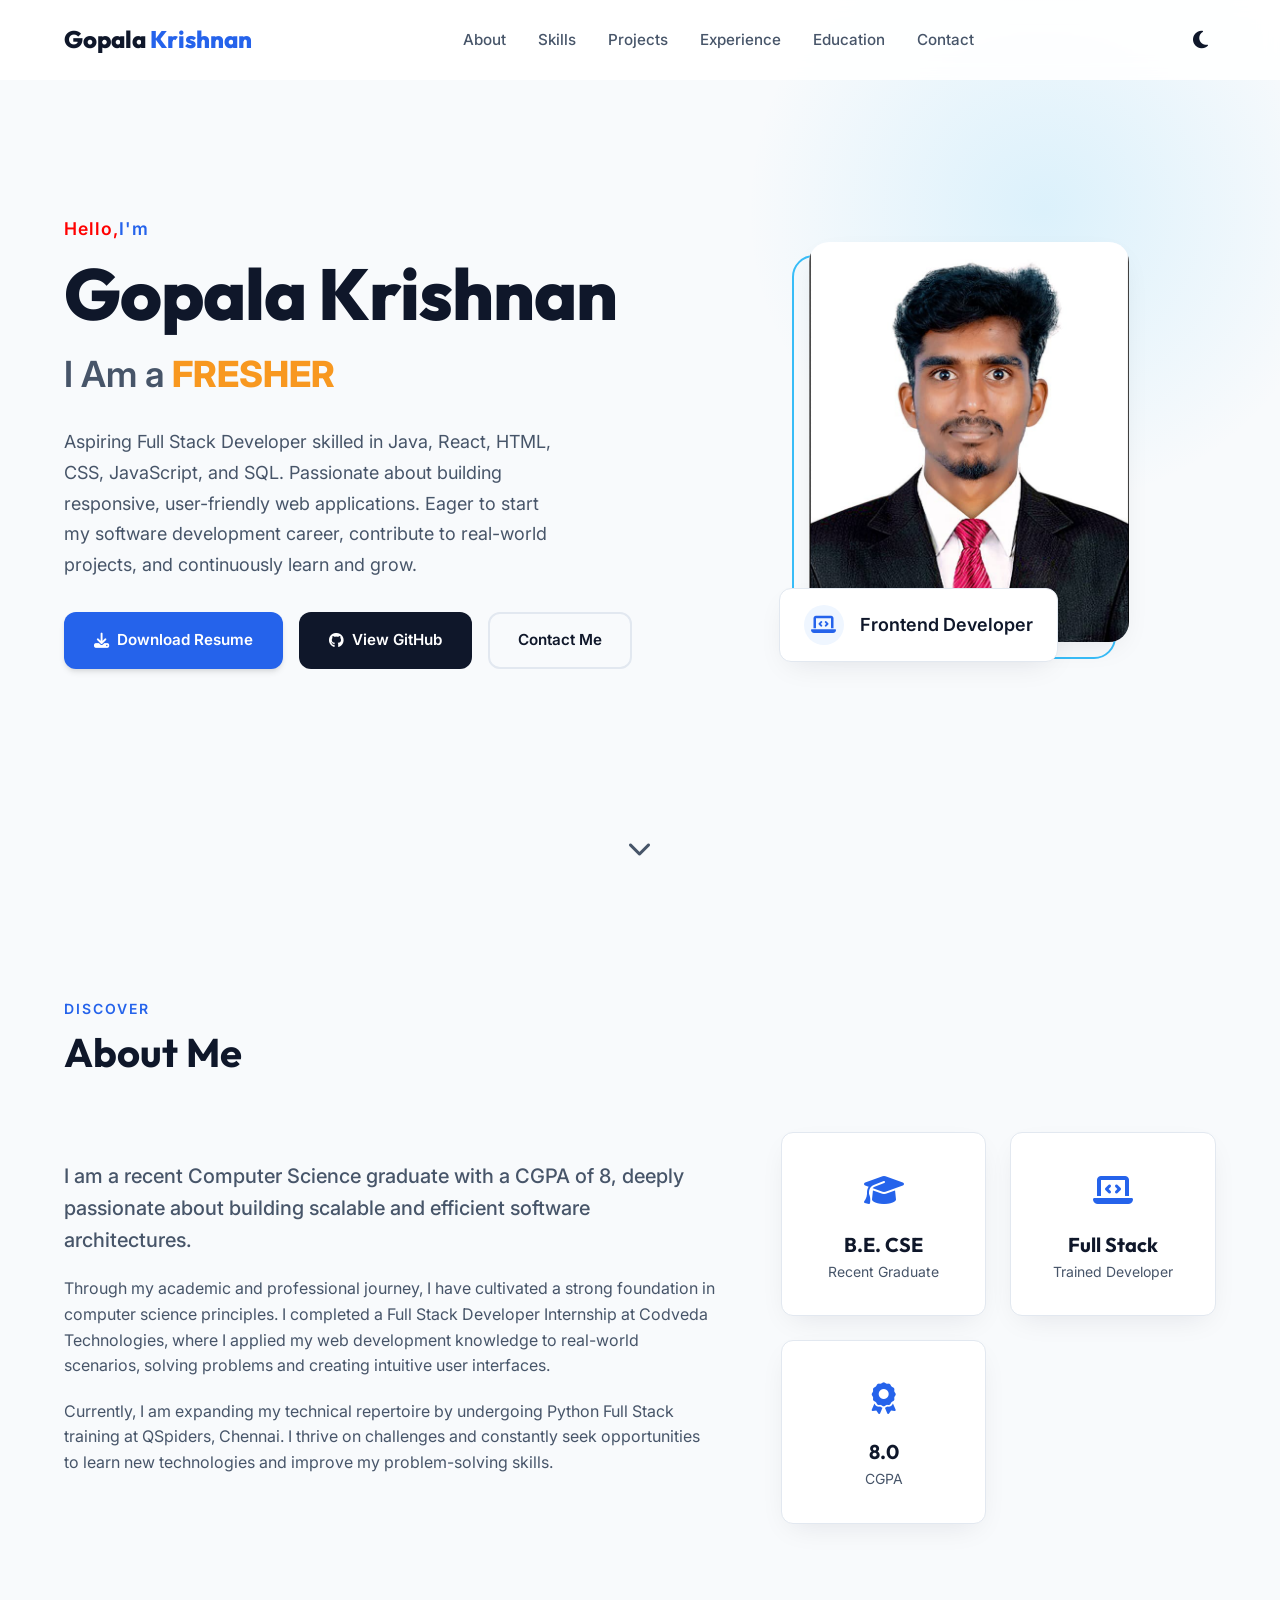
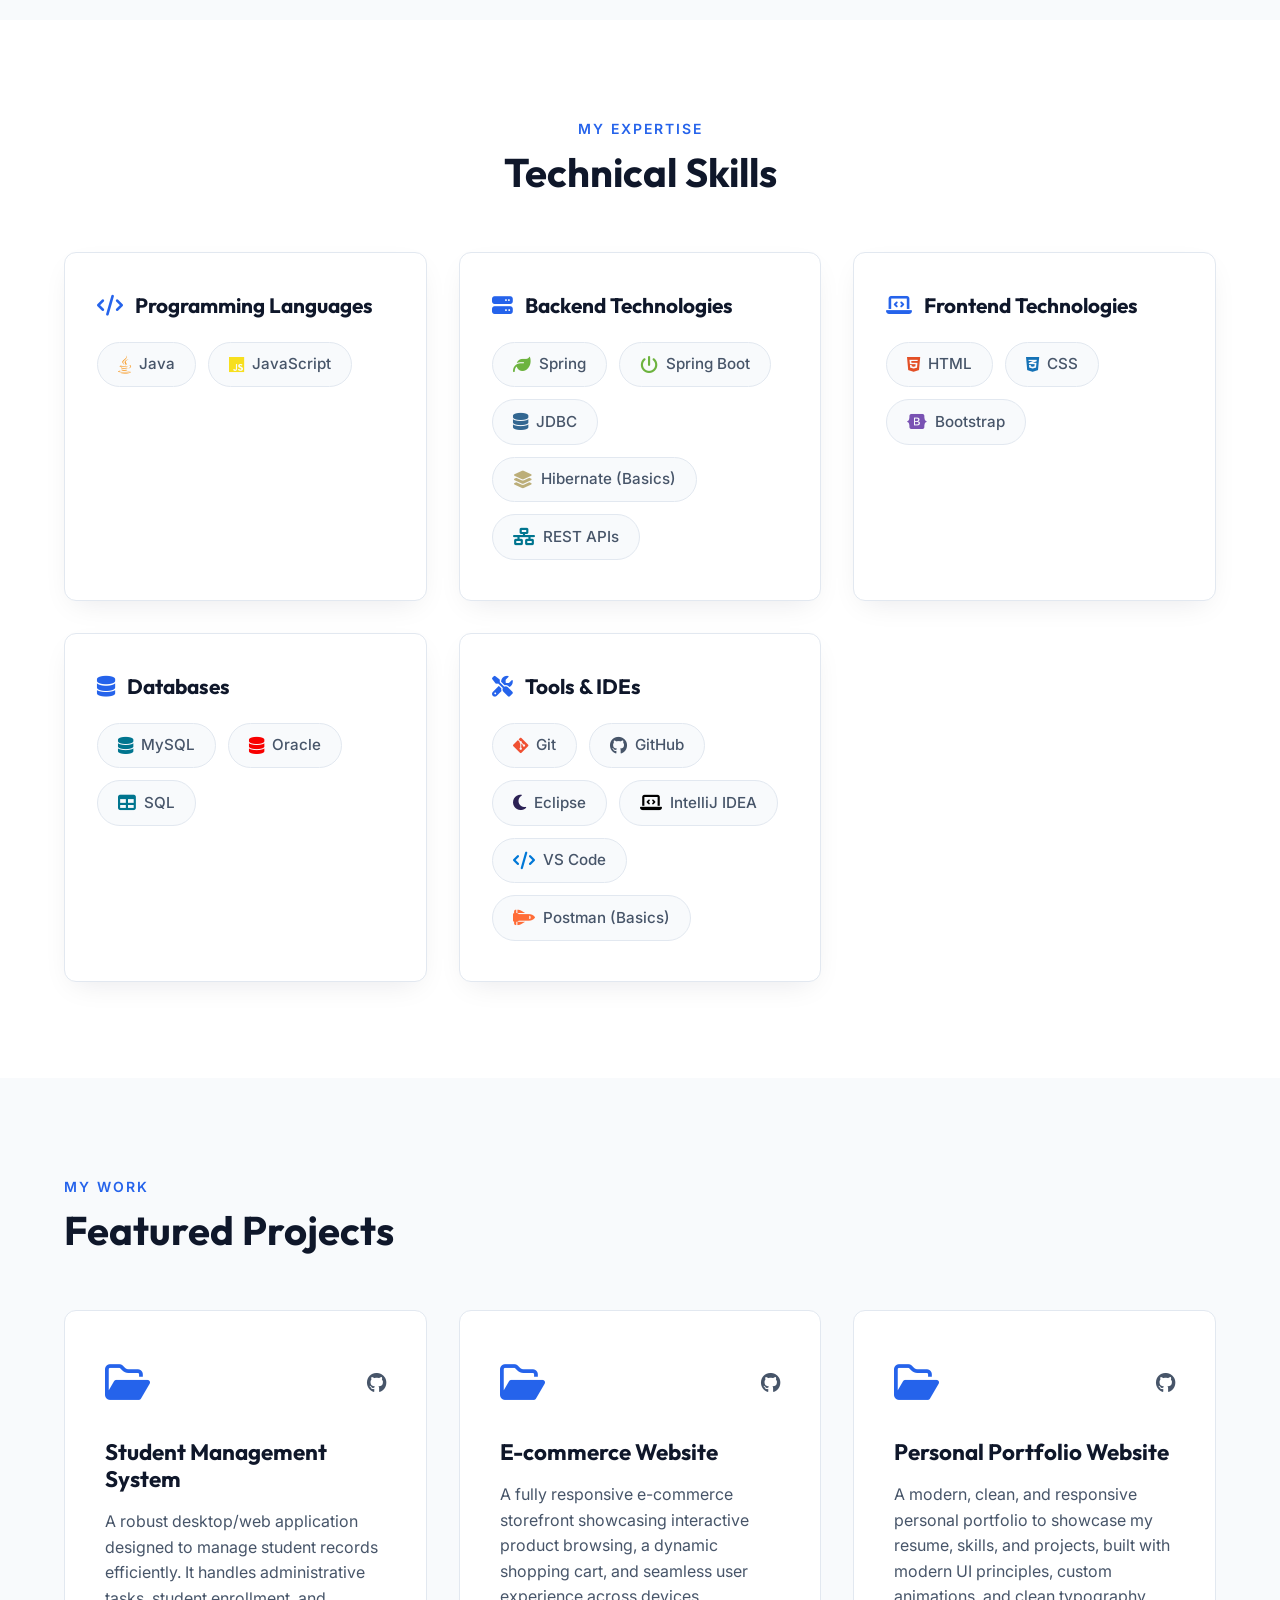
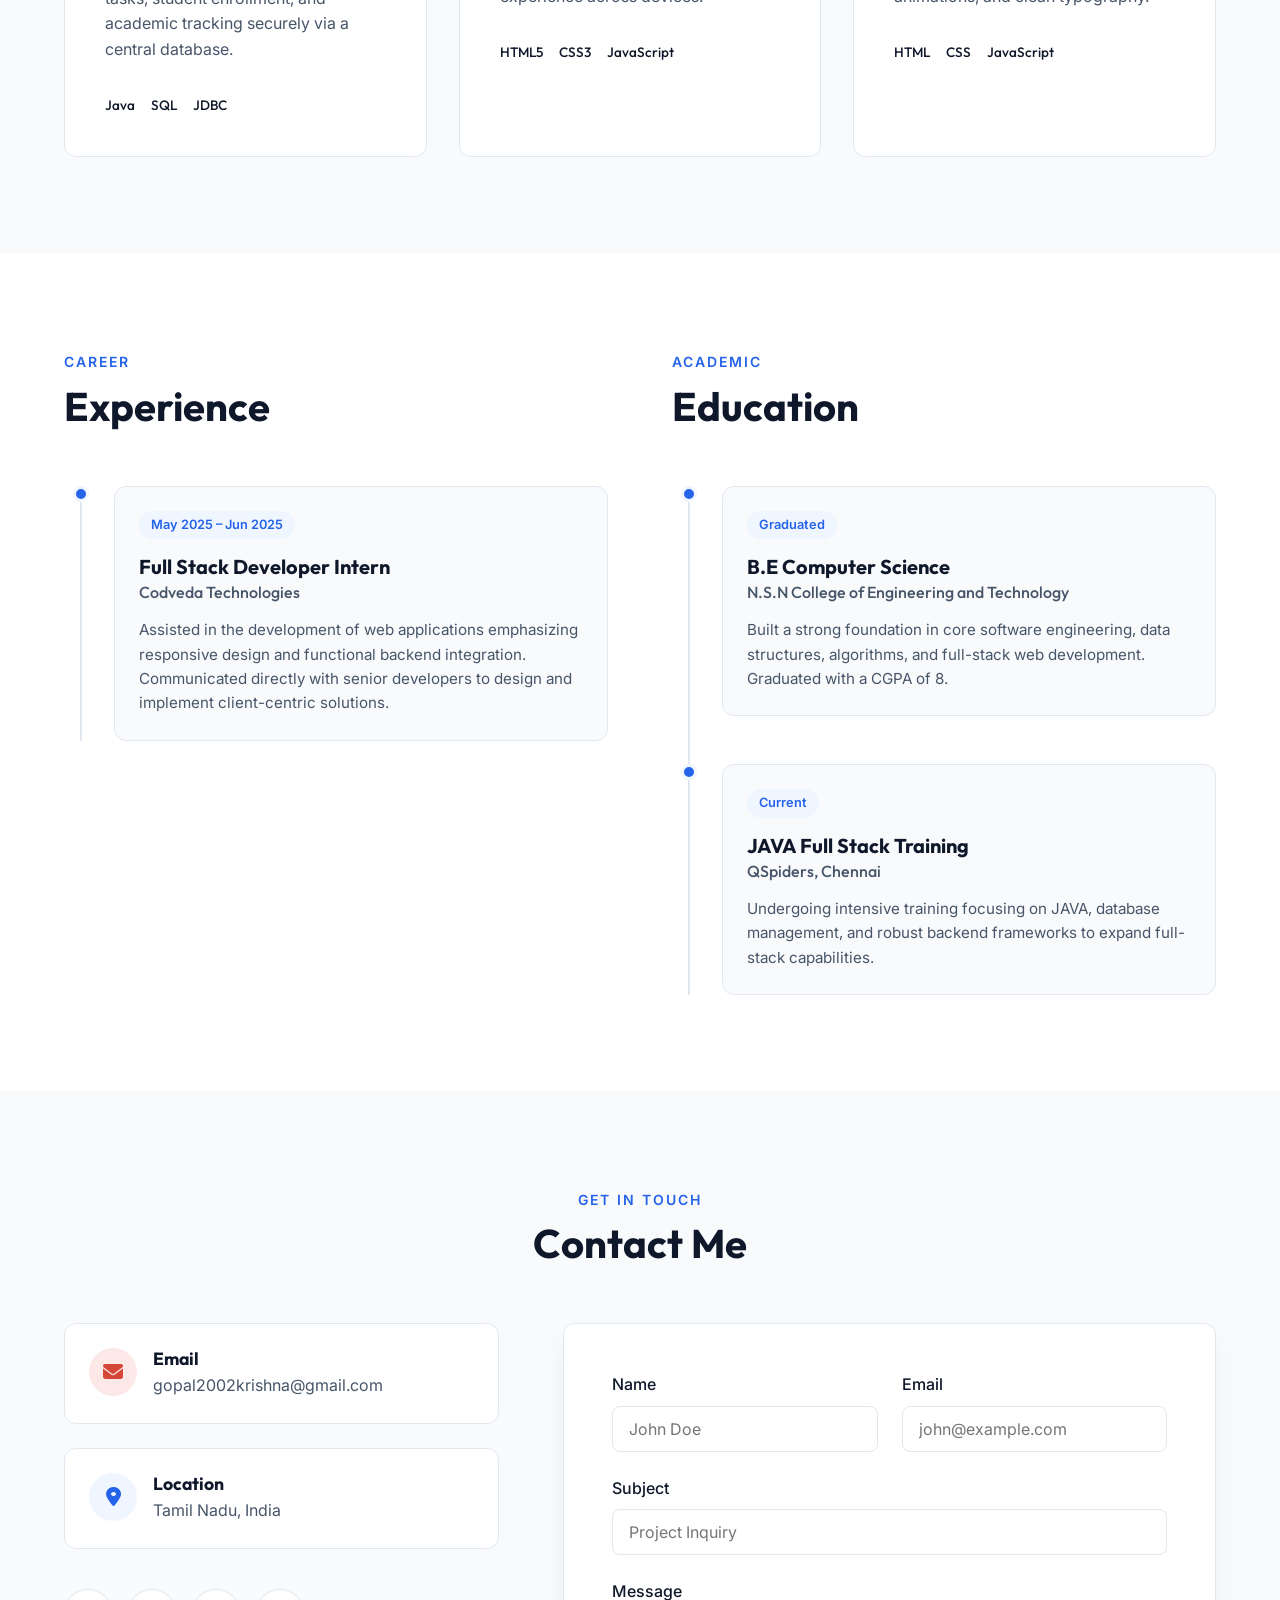
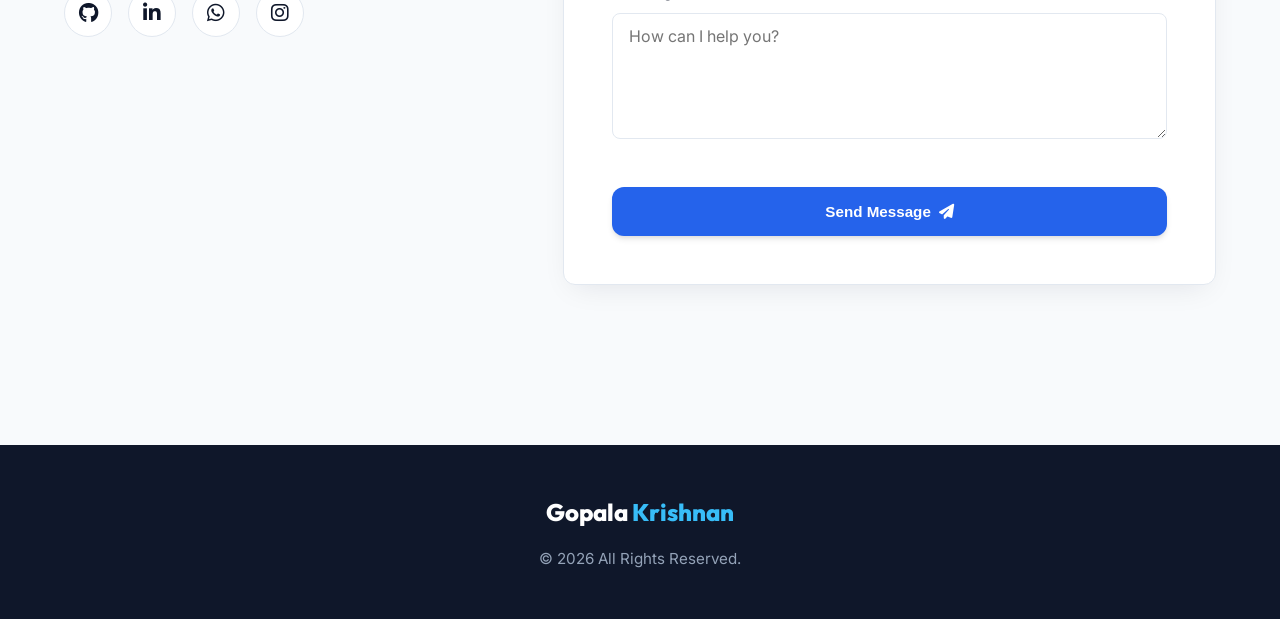
==== index.html @ fde2748c "Initial portfolio setup" ====
<!DOCTYPE html>
<html lang="en">

<head>
    <meta charset="UTF-8">
    <meta name="viewport" content="width=device-width, initial-scale=1.0">
    <meta name="description"
        content="Gopala Krishnan - Java Full Stack Developer Portfolio. Skilled in Java, SQL, HTML, CSS and JavaScript.">
    <title>Gopala Krishnan | Java Full Stack Developer</title>

    <!-- Fonts -->
    <link rel="preconnect" href="https://fonts.googleapis.com">
    <link rel="preconnect" href="https://fonts.gstatic.com" crossorigin>
    <link
        href="https://fonts.googleapis.com/css2?family=Inter:wght@300;400;500;600&family=Outfit:wght@400;600;700;800&display=swap"
        rel="stylesheet">

    <!-- Icons -->
    <link rel="stylesheet" href="https://cdnjs.cloudflare.com/ajax/libs/font-awesome/6.4.0/css/all.min.css">

    <!-- CSS -->
    <link rel="stylesheet" href="styles.css">
</head>

<body>
    <!-- Navbar -->
    <header class="header">
        <nav class="navbar container">
            <a href="#" class="logo">Gopala <span>Krishnan</span></a>
            <ul class="nav-links">
                <li><a href="#about" class="nav-link">About</a></li>
                <li><a href="#skills" class="nav-link">Skills</a></li>
                <li><a href="#projects" class="nav-link">Projects</a></li>
                <li><a href="#experience" class="nav-link">Experience</a></li>
                <li><a href="#education" class="nav-link">Education</a></li>
                <li><a href="#contact" class="nav-link">Contact</a></li>
            </ul>

            <div class="nav-actions">
                <button id="theme-toggle" class="theme-toggle-btn" aria-label="Toggle Theme">
                    <i class="fas fa-moon"></i>
                </button>
                <div class="menu-toggle" id="mobile-menu">
                    <i class="fas fa-bars"></i>
                </div>
            </div>
        </nav>
    </header>

    <main>
        <!-- Hero Section -->
        <section id="hero" class="hero section">
            <div class="container hero-container">
                <div class="hero-content" data-reveal="left">
                    <span class="greeting">Hello, </span><span class="greeting1">I'm</span>
                    <h1 class="hero-title">Gopala Krishnan</h1>
                    <!-- <h2 class=>Java Full Stack Developer</h2> -->
                    <div class="hero-role-wrapper">
                        <span class="role-prefix">I Am a</span>
                        <div class="hero-role">
                            <span class="typed-text">FRESHER</span>
                            <span class="typed-text">CODER</span>
                            <span class="typed-text">DEVELOPER</span>
                            <span class="typed-text">PROGRAMMER</span>
                            <span class="typed-text">DESIGNER</span>
                            <span class="typed-text">FRESHER</span>
                        </div>
                    </div>
                    <p class="hero-tagline">Aspiring Full Stack Developer skilled in Java, React, HTML, CSS, JavaScript,
                        and SQL. Passionate about building responsive, user-friendly web applications.
                        Eager to start my software development career, contribute to real-world projects, and
                        continuously learn and grow.</p>

                    <div class="btn-group">
                        <a href="Gopalakrishnan.v.pdf" target="_blank" class="btn btn-primary btn-ripple">
                            <i class="fas fa-download"></i> Download Resume
                        </a>
                        <a href="https://github.com/Gopalakrishnan2002" target="_blank"
                            class="btn btn-secondary btn-ripple">
                            <i class="fab fa-github"></i> View GitHub
                        </a>
                        <a href="#contact" class="btn btn-outline btn-ripple">Contact Me</a>
                    </div>
                </div>
                <div class="hero-image-wrapper" data-reveal="right">
                    <div class="hero-image-frame">
                        <img src="gopalakrishnannnn_11zon.jpeg" alt="Gopala Krishnan" class="hero-img"
                            onerror="this.src='https://via.placeholder.com/400x400.png?text=Profile+Image'">
                        <div class="experience-badge">
                            <span class="badge-icon"><i id="role-icon" class="fas fa-code"></i></span>
                            <!-- <span class="badge-text">Full Stack<br>Developer</span> -->
                            <span id="role" class="fade-text"></span>
                        </div>
                    </div>
                </div>
            </div>
            <div class="scroll-down">
                <a href="#about"><i class="fas fa-chevron-down"></i></a>
            </div>
        </section>

        <!-- About Section -->
        <section id="about" class="about section">
            <div class="container">
                <div class="section-title-wrap" data-reveal="up">
                    <span class="subtitle">Discover</span>
                    <h2 class="section-title">About Me</h2>
                </div>

                <div class="about-grid">
                    <div class="about-text" data-reveal="left">
                        <p class="lead-text">I am a recent Computer Science graduate with a CGPA of 8, deeply passionate
                            about building scalable and efficient software architectures.</p>
                        <p>Through my academic and professional journey, I have cultivated a strong foundation in
                            computer science principles. I completed a Full Stack Developer Internship at Codveda
                            Technologies, where I applied my web development knowledge to real-world scenarios, solving
                            problems and creating intuitive user interfaces.</p>
                        <p>Currently, I am expanding my technical repertoire by undergoing Python Full Stack training at
                            QSpiders, Chennai. I thrive on challenges and constantly seek opportunities to learn new
                            technologies and improve my problem-solving skills.</p>
                    </div>
                    <div class="about-stats" data-reveal="right">
                        <div class="stat-card">
                            <div class="stat-icon"><i class="fas fa-graduation-cap"></i></div>
                            <h3>B.E. CSE</h3>
                            <p>Recent Graduate</p>
                        </div>
                        <div class="stat-card">
                            <div class="stat-icon"><i class="fas fa-laptop-code"></i></div>
                            <h3>Full Stack</h3>
                            <p>Trained Developer</p>
                        </div>
                        <div class="stat-card">
                            <div class="stat-icon"><i class="fas fa-award"></i></div>
                            <h3>8.0</h3>
                            <p>CGPA</p>
                        </div>
                    </div>
                </div>
            </div>
        </section>

        <!-- Skills Section -->
        <section id="skills" class="skills section bg-light">
            <div class="container">
                <div class="section-title-wrap text-center" data-reveal="up">
                    <span class="subtitle">My Expertise</span>
                    <h2 class="section-title">Technical Skills</h2>
                </div>

                <div class="skills-wrapper" data-reveal="up">
                    <!-- Programming Languages -->
                    <div class="skills-category">
                        <h3 class="category-title"><i class="fas fa-code"></i> Programming Languages</h3>
                        <div class="category-skills">
                            <span class="skill-tag"><i class="fab fa-java java-color"></i> Java</span>
                            <span class="skill-tag"><i class="fab fa-js js-color"></i> JavaScript</span>
                        </div>
                    </div>

                    <!-- Backend Technologies -->
                    <div class="skills-category">
                        <h3 class="category-title"><i class="fas fa-server"></i> Backend Technologies</h3>
                        <div class="category-skills">
                            <span class="skill-tag"><i class="fas fa-leaf" style="color:#6db33f"></i> Spring</span>
                            <span class="skill-tag"><i class="fas fa-power-off" style="color:#6db33f"></i> Spring
                                Boot</span>
                            <span class="skill-tag"><i class="fas fa-database db-color"></i> JDBC</span>
                            <span class="skill-tag"><i class="fas fa-layer-group" style="color:#bcae79"></i> Hibernate
                                (Basics)</span>
                            <span class="skill-tag"><i class="fas fa-network-wired" style="color:#00758F"></i> REST
                                APIs</span>
                        </div>
                    </div>

                    <!-- Frontend Technologies -->
                    <div class="skills-category">
                        <h3 class="category-title"><i class="fas fa-laptop-code"></i> Frontend Technologies</h3>
                        <div class="category-skills">
                            <span class="skill-tag"><i class="fab fa-html5 html-color"></i> HTML</span>
                            <span class="skill-tag"><i class="fab fa-css3-alt css-color"></i> CSS</span>
                            <span class="skill-tag"><i class="fab fa-bootstrap" style="color:#7952b3"></i>
                                Bootstrap</span>
                        </div>
                    </div>

                    <!-- Databases -->
                    <div class="skills-category">
                        <h3 class="category-title"><i class="fas fa-database"></i> Databases</h3>
                        <div class="category-skills">
                            <span class="skill-tag"><i class="fas fa-database sql-color"></i> MySQL</span>
                            <span class="skill-tag"><i class="fas fa-database" style="color:#F80000"></i> Oracle</span>
                            <span class="skill-tag"><i class="fas fa-table sql-color"></i> SQL</span>
                        </div>
                    </div>

                    <!-- Tools & IDEs -->
                    <div class="skills-category">
                        <h3 class="category-title"><i class="fas fa-tools"></i> Tools & IDEs</h3>
                        <div class="category-skills">
                            <span class="skill-tag"><i class="fab fa-git-alt git-color"></i> Git</span>
                            <span class="skill-tag"><i class="fab fa-github"></i> GitHub</span>
                            <span class="skill-tag"><i class="fas fa-moon" style="color:#2c2255"></i> Eclipse</span>
                            <span class="skill-tag"><i class="fas fa-laptop-code" style="color:#000000"></i> IntelliJ
                                IDEA</span>
                            <span class="skill-tag"><i class="fas fa-code" style="color:#0078d7"></i> VS Code</span>
                            <span class="skill-tag"><i class="fas fa-space-shuttle" style="color:#ff6c37"></i> Postman
                                (Basics)</span>
                        </div>
                    </div>
                </div>
            </div>
        </section>

        <!-- Projects Section -->
        <section id="projects" class="projects section">
            <div class="container">
                <div class="section-title-wrap" data-reveal="up">
                    <span class="subtitle">My Work</span>
                    <h2 class="section-title">Featured Projects</h2>
                </div>

                <div class="projects-grid">
                    <!-- Project 1 -->
                    <div class="project-card" data-reveal="up">
                        <div class="project-content">
                            <div class="project-header">
                                <div class="project-folder"><i class="far fa-folder-open"></i></div>
                                <div class="project-links">
                                    <a href="#" aria-label="GitHub Link"><i class="fab fa-github"></i></a>
                                </div>
                            </div>
                            <h3 class="project-title">Student Management System</h3>
                            <p class="project-desc">A robust desktop/web application designed to manage student records
                                efficiently. It handles administrative tasks, student enrollment, and academic tracking
                                securely via a central database.</p>
                            <div class="project-tech">
                                <span>Java</span>
                                <span>SQL</span>
                                <span>JDBC</span>
                            </div>
                        </div>
                    </div>

                    <!-- Project 2 -->
                    <div class="project-card" data-reveal="up" style="transition-delay: 100ms;">
                        <div class="project-content">
                            <div class="project-header">
                                <div class="project-folder"><i class="far fa-folder-open"></i></div>
                                <div class="project-links">
                                    <a href="#" aria-label="GitHub Link"><i class="fab fa-github"></i></a>
                                </div>
                            </div>
                            <h3 class="project-title">E-commerce Website</h3>
                            <p class="project-desc">A fully responsive e-commerce storefront showcasing interactive
                                product browsing, a dynamic shopping cart, and seamless user experience across devices.
                            </p>
                            <div class="project-tech">
                                <span>HTML5</span>
                                <span>CSS3</span>
                                <span>JavaScript</span>
                            </div>
                        </div>
                    </div>

                    <!-- Project 3 -->
                    <div class="project-card" data-reveal="up" style="transition-delay: 200ms;">
                        <div class="project-content">
                            <div class="project-header">
                                <div class="project-folder"><i class="far fa-folder-open"></i></div>
                                <div class="project-links">
                                    <a href="#" aria-label="GitHub Link"><i class="fab fa-github"></i></a>
                                </div>
                            </div>
                            <h3 class="project-title">Personal Portfolio Website</h3>
                            <p class="project-desc">A modern, clean, and responsive personal portfolio to showcase my
                                resume, skills, and projects, built with modern UI principles, custom animations, and
                                clean typography.</p>
                            <div class="project-tech">
                                <span>HTML</span>
                                <span>CSS</span>
                                <span>JavaScript</span>
                            </div>
                        </div>
                    </div>
                </div>
            </div>
        </section>

        <!-- Experience & Education Section -->
        <section id="resume-section" class="bg-light section">
            <div class="container dual-col-grid">
                <!-- Experience -->
                <div class="timeline-container" id="experience" data-reveal="left">
                    <div class="section-title-wrap">
                        <span class="subtitle">Career</span>
                        <h2 class="section-title">Experience</h2>
                    </div>

                    <div class="timeline">
                        <div class="timeline-item">
                            <div class="timeline-dot"></div>
                            <div class="timeline-content">
                                <span class="timeline-date">May 2025 – Jun 2025</span>
                                <h3 class="timeline-title">Full Stack Developer Intern</h3>
                                <h4 class="timeline-subtitle">Codveda Technologies</h4>
                                <p class="timeline-desc">Assisted in the development of web applications emphasizing
                                    responsive design and functional backend integration. Communicated directly with
                                    senior developers to design and implement client-centric solutions.</p>
                            </div>
                        </div>
                    </div>
                </div>

                <!-- Education -->
                <div class="timeline-container" id="education" data-reveal="right">
                    <div class="section-title-wrap">
                        <span class="subtitle">Academic</span>
                        <h2 class="section-title">Education</h2>
                    </div>

                    <div class="timeline">
                        <div class="timeline-item">
                            <div class="timeline-dot"></div>
                            <div class="timeline-content">
                                <span class="timeline-date">Graduated</span>
                                <h3 class="timeline-title">B.E Computer Science</h3>
                                <h4 class="timeline-subtitle">N.S.N College of Engineering and Technology</h4>
                                <p class="timeline-desc">Built a strong foundation in core software engineering, data
                                    structures, algorithms, and full-stack web development. Graduated with a CGPA of 8.
                                </p>
                            </div>
                        </div>
                        <div class="timeline-item">
                            <div class="timeline-dot"></div>
                            <div class="timeline-content">
                                <span class="timeline-date">Current</span>
                                <h3 class="timeline-title">JAVA Full Stack Training</h3>
                                <h4 class="timeline-subtitle">QSpiders, Chennai</h4>
                                <p class="timeline-desc">Undergoing intensive training focusing on JAVA, database
                                    management, and robust backend frameworks to expand full-stack capabilities.</p>
                            </div>
                        </div>
                    </div>
                </div>
            </div>
        </section>

        <!-- Contact Section -->
        <section id="contact" class="contact section">
            <div class="container">
                <div class="section-title-wrap text-center" data-reveal="up">
                    <span class="subtitle">Get In Touch</span>
                    <h2 class="section-title">Contact Me</h2>
                </div>

                <div class="contact-wrapper">
                    <div class="contact-info" data-reveal="left">
                        <div class="contact-card">
                            <div class="contact-icon email-icon"><i class="fas fa-envelope"></i></div>
                            <div class="contact-details">
                                <h3>Email</h3>
                                <a href="mailto:gopal2002krishna@gmail.com">gopal2002krishna@gmail.com</a>
                            </div>
                        </div>
                        <div class="contact-card">
                            <div class="contact-icon"><i class="fas fa-map-marker-alt"></i></div>
                            <div class="contact-details">
                                <h3>Location</h3>
                                <p>Tamil Nadu, India</p>
                            </div>
                        </div>
                        <div class="contact-social">
                            <a href="https://github.com/Gopalakrishnan2002" target="_blank" class="social-btn github"><i
                                    class="fab fa-github"></i></a>
                            <a href="https://www.linkedin.com/in/gopalakrishnan02/" target="_blank"
                                class="social-btn linkedin"><i class="fab fa-linkedin-in"></i></a>
                            <a href="https://wa.me/919626827331" target="_blank" class="social-btn whatsapp"><i
                                    class="fab fa-whatsapp"></i></a>
                            <a href="https://www.instagram.com/" target="_blank" class="social-btn instagram"><i
                                    class="fab fa-instagram"></i></a>
                        </div>
                    </div>

                    <div class="contact-form-container" data-reveal="right">
                        <form id="contactForm" class="contact-form">
                            <div class="form-row">
                                <div class="form-group">
                                    <label for="name">Name</label>
                                    <input type="text" id="name" placeholder="John Doe" required>
                                </div>
                                <div class="form-group">
                                    <label for="email">Email</label>
                                    <input type="email" id="email" placeholder="john@example.com" required>
                                </div>
                            </div>
                            <div class="form-group">
                                <label for="subject">Subject</label>
                                <input type="text" id="subject" placeholder="Project Inquiry" required>
                            </div>
                            <div class="form-group">
                                <label for="message">Message</label>
                                <textarea id="message" rows="5" placeholder="How can I help you?" required></textarea>
                            </div>
                            <button type="submit" class="btn btn-primary submit-btn">
                                Send Message <i class="fas fa-paper-plane"></i>
                            </button>
                        </form>
                    </div>
                </div>
            </div>
        </section>
    </main>

    <footer class="footer">
        <div class="container footer-container">
            <div class="footer-logo">
                <a href="#" class="logo">Gopala <span>Krishnan</span></a>
            </div>
            <p class="copyright">&copy; <span id="year"></span> All Rights Reserved.</p>
        </div>
    </footer>

    <script src="script.js"></script>
</body>

</html>
---- styles.css ----
:root {
    /* Color Palette */
    --primary: #2563EB;
    --primary-dark: #1D4ED8;
    --primary-light: #eff6ff;

    --secondary: #0F172A;
    --secondary-light: #1E293B;

    --accent: #38BDF8;

    --background: #F8FAFC;
    --surface: #FFFFFF;

    --text-main: #0F172A;
    --text-muted: #475569;
    --text-light: #94A3B8;

    --border: #E2E8F0;

    /* Variables */
    --transition: all 0.3s cubic-bezier(0.4, 0, 0.2, 1);
    --border-radius: 12px;
    --box-shadow: 0 10px 30px -10px rgba(15, 23, 42, 0.1);
    --box-shadow-hover: 0 20px 40px -15px rgba(37, 99, 235, 0.2);
}

[data-theme="dark"] {
    --primary-light: #1E293B;
    --secondary: #F8FAFC;
    --secondary-light: #E2E8F0;
    --background: #020617;
    /* Very Dark Navy */
    --surface: #0F172A;
    /* Slate 900 */
    --text-main: #F1F5F9;
    --text-muted: #94A3B8;
    --text-light: #64748B;
    --border: #1E293B;
    --box-shadow: 0 10px 30px -10px rgba(0, 0, 0, 0.5);
}

.nav-actions {
    display: flex;
    align-items: center;
    gap: 1.5rem;
    order: 2;
}

.theme-toggle-btn {
    background: none;
    border: none;
    cursor: pointer;
    font-size: 1.25rem;
    color: var(--secondary);
    transition: var(--transition);
    padding: 0.5rem;
    display: flex;
    align-items: center;
    justify-content: center;
}

.theme-toggle-btn:hover {
    color: var(--primary);
    transform: rotate(15deg);
}

[data-theme="dark"] .header {
    background-color: rgba(15, 23, 42, 0.9);
}

[data-theme="dark"] .bg-light {
    background-color: var(--surface);
}

[data-theme="dark"] .timeline-content {
    background-color: var(--background);
}

[data-theme="dark"] .card,
[data-theme="dark"] .project-card,
[data-theme="dark"] .skills-category,
[data-theme="dark"] .contact-card,
[data-theme="dark"] .contact-form-container {
    background-color: var(--surface);
    border-color: var(--border);
}

* {
    margin: 0;
    padding: 0;
    box-sizing: border-box;
}

html {
    scroll-behavior: smooth;
    scroll-padding-top: 80px;
}

body {
    font-family: 'Inter', sans-serif;
    background-color: var(--background);
    color: var(--text-main);
    line-height: 1.6;
    overflow-x: hidden;
}

h1,
h2,
h3,
h4,
h5,
h6 {
    font-family: 'Outfit', sans-serif;
    color: var(--secondary);
    line-height: 1.2;
}

a {
    text-decoration: none;
    color: inherit;
    transition: var(--transition);
}

ul {
    list-style: none;
}

.container {
    max-width: 1200px;
    margin: 0 auto;
    padding: 0 1.5rem;
    width: 100%;
}

.section {
    padding: 6rem 0;
}

.bg-light {
    background-color: var(--surface);
}

.text-center {
    text-align: center;
}

/* Typography styles */
.section-title-wrap {
    margin-bottom: 3.5rem;
}

.subtitle {
    display: inline-block;
    color: var(--primary);
    font-size: 0.875rem;
    font-weight: 600;
    text-transform: uppercase;
    letter-spacing: 2px;
    margin-bottom: 0.5rem;
}

.section-title {
    font-size: clamp(2rem, 5vw, 2.5rem);
    font-weight: 700;
}

/* Header & Nav */
.header {
    position: fixed;
    top: 0;
    left: 0;
    width: 100%;
    height: 80px;
    background-color: rgba(255, 255, 255, 0.9);
    backdrop-filter: blur(10px);
    border-bottom: 1px solid transparent;
    z-index: 1000;
    transition: var(--transition);
}

.header.scrolled {
    border-bottom: 1px solid var(--border);
    box-shadow: 0 4px 6px -1px rgba(0, 0, 0, 0.05);
}

.navbar {
    display: flex;
    justify-content: space-between;
    align-items: center;
    height: 100%;
}

.logo {
    font-family: 'Outfit', sans-serif;
    font-size: 1.5rem;
    font-weight: 800;
    color: var(--secondary);
}

.logo span {
    color: var(--primary);
}

.nav-links {
    display: flex;
    gap: 2rem;
}

.nav-link {
    font-size: 0.95rem;
    font-weight: 500;
    color: var(--text-muted);
    position: relative;
}

.nav-link::after {
    content: '';
    position: absolute;
    width: 0;
    height: 2px;
    bottom: -4px;
    left: 0;
    background-color: var(--primary);
    transition: var(--transition);
}

.nav-link:hover,
.nav-link.active {
    color: var(--primary);
}

.nav-link:hover::after,
.nav-link.active::after {
    width: 100%;
}

.menu-toggle {
    display: none;
    font-size: 1.5rem;
    color: var(--secondary);
    cursor: pointer;
}

/* Buttons */
.btn-group {
    display: flex;
    flex-wrap: wrap;
    gap: 1rem;
    margin-top: 2rem;
}

.btn {
    display: inline-flex;
    align-items: center;
    justify-content: center;
    gap: 0.5rem;
    padding: 0.875rem 1.75rem;
    border-radius: var(--border-radius);
    font-weight: 600;
    font-size: 0.95rem;
    cursor: pointer;
    transition: var(--transition);
    border: 2px solid transparent;
}

.btn-primary {
    background-color: var(--primary);
    color: white;
    box-shadow: 0 4px 6px -1px rgba(0, 0, 0, 0.1), 0 2px 4px -1px rgba(0, 0, 0, 0.06);
}

.btn-primary:hover {
    background-color: var(--primary-dark);
    transform: translateY(-2px);
    box-shadow: 0 10px 15px -3px rgba(37, 99, 235, 0.4);
    color: white;
}

.btn-secondary {
    background-color: var(--secondary);
    color: white;
}

.btn-secondary:hover {
    background-color: var(--secondary-light);
    transform: translateY(-2px);
    box-shadow: 0 10px 15px -3px rgba(15, 23, 42, 0.4);
    color: white;
}

.btn-outline {
    background-color: transparent;
    border: 2px solid var(--border);
    color: var(--secondary);
}

.btn-outline:hover {
    border-color: var(--primary);
    color: var(--primary);
    transform: translateY(-2px);
    box-shadow: 0 10px 15px -3px rgba(37, 99, 235, 0.1);
}

.btn-ripple {
    position: relative;
    overflow: hidden;
}

.btn-ripple:active::after {
    content: "";
    position: absolute;
    width: 20px;
    height: 20px;
    top: 50%;
    left: 50%;
    background: rgba(255, 255, 255, 0.4);
    border-radius: 50%;
    transform: translate(-50%, -50%) scale(0);
    animation: ripple 0.6s linear;
}

@keyframes ripple {
    to {
        transform: translate(-50%, -50%) scale(20);
        opacity: 0;
    }
}

/* Hero Section */
.hero {
    min-height: 100vh;
    display: flex;
    align-items: center;
    padding-top: 80px;
    position: relative;
    overflow: hidden;
}

.hero::before {
    content: '';
    position: absolute;
    top: -10%;
    right: -5%;
    width: 600px;
    height: 600px;
    background: radial-gradient(circle, rgba(56, 189, 248, 0.15) 0%, transparent 70%);
    border-radius: 50%;
    z-index: 0;
}

.hero-container {
    display: grid;
    grid-template-columns: 1.2fr 1fr;
    align-items: center;
    gap: 4rem;
    position: relative;
    z-index: 1;
}

.greeting {
    display: inline-block;
    font-weight: 600;
    color: red;
    font-size: 1.1rem;
    margin-bottom: 0.5rem;
    letter-spacing: 1px;
}

.greeting1 {
    display: inline-block;
    font-weight: 600;
    color: var(--primary);
    font-size: 1.1rem;
    margin-bottom: 0.5rem;
    letter-spacing: 1px;
}

.hero-title {
    font-size: clamp(3rem, 7vw, 4.5rem);
    font-weight: 800;
    letter-spacing: -1px;
    margin-bottom: 0.5rem;
    color: var(--secondary);
}

.hero-role-wrapper {
    display: flex;
    align-items: center;
    flex-wrap: wrap;
    gap: 0.5rem;
    font-size: clamp(1.5rem, 3vw, 2.25rem);
    font-weight: 600;
    margin-bottom: 1.5rem;
    color: var(--text-muted);
}

.hero-role {
    position: relative;
    display: inline-block;
    height: 1.25em;
    /* Constrain height */
    vertical-align: bottom;
    overflow: hidden;
}

.hero-role .typed-text {
    display: block;
    animation: animatewords 10s infinite cubic-bezier(0.4, 0, 0.2, 0);
    line-height: 1.25em;
    font-weight: 800;
}

/* Different colors for each role */
.hero-role .typed-text:nth-child(1) {
    color: #f89820;
}

/* Orange */
.hero-role .typed-text:nth-child(2) {
    color: #38BDF8;
}

/* Accent / Light Blue */
.hero-role .typed-text:nth-child(3) {
    color: #6db33f;
}

/* Green */
.hero-role .typed-text:nth-child(4) {
    color: #8b5cf6;
}

/* Purple */
.hero-role .typed-text:nth-child(5) {
    color: #f43f5e;
}

/* Rose Red */
.hero-role .typed-text:nth-child(6) {
    color: #f89820;
}

/* Duplicated First */

@keyframes animatewords {

    0%,
    15% {
        transform: translateY(0%);
    }

    20%,
    35% {
        transform: translateY(-100%);
    }

    40%,
    55% {
        transform: translateY(-200%);
    }

    60%,
    75% {
        transform: translateY(-300%);
    }

    80%,
    95% {
        transform: translateY(-400%);
    }

    100% {
        transform: translateY(-500%);
    }
}

.hero-tagline {
    font-size: 1.125rem;
    color: var(--text-muted);
    max-width: 500px;
    line-height: 1.7;
}

.hero-image-wrapper {
    position: relative;
    display: flex;
    justify-content: center;
}

.hero-image-frame {
    position: relative;
    width: 320px;
    height: 400px;
    border-radius: 20px;
    background-color: var(--primary-light);
}

.hero-image-frame::after {
    content: '';
    position: absolute;
    inset: -2px;
    border: 2px solid var(--accent);
    border-radius: 22px;
    transform: translate(-15px, 15px);
    z-index: -1;
    transition: var(--transition);
}

.hero-image-frame:hover::after {
    transform: translate(0, 0);
}

.hero-img {
    width: 100%;
    height: 100%;
    object-fit: cover;
    border-radius: 20px;
    position: relative;
    z-index: 1;
    box-shadow: var(--box-shadow);
}

.experience-badge {
    position: absolute;
    bottom: -20px;
    left: -30px;
    background: var(--surface);
    padding: 1rem 1.5rem;
    border-radius: var(--border-radius);
    box-shadow: var(--box-shadow);
    display: flex;
    align-items: center;
    gap: 1rem;
    z-index: 2;
    border: 1px solid var(--border);
    animation: float 3s ease-in-out infinite;
}

.badge-icon {
    width: 40px;
    height: 40px;
    background: var(--primary-light);
    color: var(--primary);
    border-radius: 50%;
    display: flex;
    align-items: center;
    justify-content: center;
    font-size: 1.25rem;
}

.badge-text {
    font-weight: 600;
    font-size: 0.9rem;
    line-height: 1.3;
    color: var(--secondary);
}

.fade-text {
    font-size: 18px;
    font-weight: 600;
    transition: opacity 0.5s;
}

#role-icon {
    transition: opacity 0.5s;
}

@keyframes float {
    0% {
        transform: translateY(0px);
    }

    50% {
        transform: translateY(-10px);
    }

    100% {
        transform: translateY(0px);
    }
}

.scroll-down {
    position: absolute;
    bottom: 2rem;
    left: 50%;
    transform: translateX(-50%);
    animation: bounce 2s infinite;
}

.scroll-down a {
    color: var(--text-muted);
    font-size: 1.5rem;
}

@keyframes bounce {

    0%,
    20%,
    50%,
    80%,
    100% {
        transform: translateY(0);
    }

    40% {
        transform: translateY(-10px);
    }

    60% {
        transform: translateY(-5px);
    }
}

/* About Section */
.about-grid {
    display: grid;
    grid-template-columns: 1.5fr 1fr;
    gap: 4rem;
    align-items: center;
}

.lead-text {
    font-size: 1.25rem;
    color: var(--secondary);
    font-weight: 500;
    margin-bottom: 1.5rem;
}

.about-text p {
    color: var(--text-muted);
    margin-bottom: 1.25rem;
}

.about-stats {
    display: grid;
    grid-template-columns: repeat(2, 1fr);
    gap: 1.5rem;
}

.stat-card {
    background: var(--surface);
    padding: 2rem 1.5rem;
    border-radius: var(--border-radius);
    box-shadow: var(--box-shadow);
    text-align: center;
    border: 1px solid var(--border);
    transition: var(--transition);
}

.stat-card:hover {
    transform: translateY(-5px);
    box-shadow: var(--box-shadow-hover);
    border-color: var(--primary);
}

.stat-icon {
    font-size: 2rem;
    color: var(--primary);
    margin-bottom: 1rem;
}

.stat-card h3 {
    font-size: 1.25rem;
    margin-bottom: 0.25rem;
}

.stat-card p {
    font-size: 0.875rem;
    color: var(--text-muted);
}

/* Skills Section */
.skills-wrapper {
    display: grid;
    grid-template-columns: repeat(auto-fit, minmax(320px, 1fr));
    gap: 2rem;
    max-width: 1200px;
    margin: 0 auto;
}

.skills-category {
    background: var(--surface);
    padding: 2.5rem 2rem;
    border-radius: var(--border-radius);
    border: 1px solid var(--border);
    box-shadow: var(--box-shadow);
    transition: var(--transition);
}

.skills-category:hover {
    transform: translateY(-5px);
    box-shadow: var(--box-shadow-hover);
    border-color: var(--primary);
}

.category-title {
    font-size: 1.3rem;
    color: var(--secondary);
    margin-bottom: 1.5rem;
    display: flex;
    align-items: center;
    gap: 0.75rem;
}

.category-title i {
    color: var(--primary);
}

.category-skills {
    display: flex;
    flex-wrap: wrap;
    gap: 0.75rem;
}

.skill-tag {
    background: var(--background);
    color: var(--text-muted);
    padding: 0.6rem 1.25rem;
    border-radius: 30px;
    font-size: 0.95rem;
    font-weight: 500;
    border: 1px solid var(--border);
    transition: var(--transition);
    display: inline-flex;
    align-items: center;
    gap: 0.5rem;
}

.skill-tag i {
    font-size: 1.1rem;
}

.skill-tag:hover {
    background: var(--primary-light);
    color: var(--primary);
    border-color: var(--primary);
    transform: translateY(-2px);
}

/* Skill Icon Colors */
.java-color {
    color: #f89820;
}

.sql-color {
    color: #00758F;
}

.html-color {
    color: #E34F26;
}

.css-color {
    color: #1572B6;
}

.js-color {
    color: #F7DF1E;
}

.git-color {
    color: #F05032;
}

.db-color {
    color: #336791;
}

/* Projects Section */
.projects-grid {
    display: grid;
    grid-template-columns: repeat(auto-fit, minmax(320px, 1fr));
    gap: 2rem;
}

.project-card {
    background: var(--surface);
    border-radius: var(--border-radius);
    border: 1px solid var(--border);
    padding: 2.5rem;
    transition: var(--transition);
    height: 100%;
    display: flex;
    flex-direction: column;
}

.project-card:hover {
    transform: translateY(-8px);
    box-shadow: var(--box-shadow-hover);
    border-color: var(--accent);
}

.project-header {
    display: flex;
    justify-content: space-between;
    align-items: center;
    margin-bottom: 1.5rem;
}

.project-folder {
    font-size: 2.5rem;
    color: var(--primary);
}

.project-links a {
    color: var(--text-muted);
    font-size: 1.25rem;
}

.project-links a:hover {
    color: var(--primary);
}

.project-title {
    font-size: 1.4rem;
    margin-bottom: 1rem;
    transition: var(--transition);
}

.project-card:hover .project-title {
    color: var(--primary);
}

.project-desc {
    color: var(--text-muted);
    margin-bottom: 2rem;
    flex-grow: 1;
}

.project-tech {
    display: flex;
    flex-wrap: wrap;
    gap: 1rem;
    font-size: 0.85rem;
    color: var(--secondary);
    font-family: 'Outfit', sans-serif;
    font-weight: 500;
}

/* Experience & Education Section */
.dual-col-grid {
    display: grid;
    grid-template-columns: 1fr 1fr;
    gap: 4rem;
}

.timeline {
    position: relative;
    border-left: 2px solid var(--border);
    margin-left: 1rem;
}

.timeline-item {
    position: relative;
    padding-left: 2rem;
    margin-bottom: 3rem;
}

.timeline-item:last-child {
    margin-bottom: 0;
}

.timeline-dot {
    position: absolute;
    left: -9px;
    top: 0;
    width: 16px;
    height: 16px;
    border-radius: 50%;
    background: var(--primary);
    border: 3px solid var(--primary-light);
}

.timeline-content {
    background: var(--background);
    padding: 1.5rem;
    border-radius: var(--border-radius);
    border: 1px solid var(--border);
    transition: var(--transition);
}

.timeline-content:hover {
    border-color: var(--primary);
    box-shadow: var(--box-shadow);
}

.timeline-date {
    display: inline-block;
    padding: 0.25rem 0.75rem;
    background: var(--primary-light);
    color: var(--primary);
    border-radius: 20px;
    font-size: 0.8rem;
    font-weight: 600;
    margin-bottom: 1rem;
}

.timeline-title {
    font-size: 1.25rem;
    margin-bottom: 0.25rem;
}

.timeline-subtitle {
    font-size: 1rem;
    color: var(--text-muted);
    font-weight: 500;
    margin-bottom: 1rem;
}

.timeline-desc {
    color: var(--text-muted);
    font-size: 0.95rem;
}

/* Contact Section */
.contact-wrapper {
    display: grid;
    grid-template-columns: 1fr 1.5fr;
    gap: 4rem;
}

.contact-info {
    display: flex;
    flex-direction: column;
    gap: 1.5rem;
}

.contact-card {
    display: flex;
    align-items: flex-start;
    gap: 1rem;
    padding: 1.5rem;
    background: #FFFFFF;
    border-radius: var(--border-radius);
    border: 1px solid var(--border);
    transition: var(--transition);
}

.contact-card:hover {
    border-color: var(--primary);
    box-shadow: var(--box-shadow);
}

.contact-icon {
    width: 48px;
    height: 48px;
    background: var(--primary-light);
    color: var(--primary);
    display: flex;
    align-items: center;
    justify-content: center;
    border-radius: 50%;
    font-size: 1.25rem;
    flex-shrink: 0;
}

.contact-details h3 {
    font-size: 1.1rem;
    margin-bottom: 0.25rem;
}

.contact-details p,
.contact-details a {
    color: var(--text-muted);
}

.contact-details a:hover {
    color: var(--primary);
}

.contact-social {
    display: flex;
    gap: 1rem;
    margin-top: 1rem;
}

.social-btn {
    width: 48px;
    height: 48px;
    background: var(--surface);
    border: 1px solid var(--border);
    display: flex;
    align-items: center;
    justify-content: center;
    border-radius: 50%;
    color: var(--secondary);
    font-size: 1.25rem;
    transition: var(--transition);
}

.social-btn:hover {
    transform: translateY(-3px);
    color: white;
}

.social-btn.github:hover {
    background-color: #333;
    border-color: #333;
}

.social-btn.linkedin:hover {
    background-color: #0077B5;
    border-color: #0077B5;
}

.social-btn.whatsapp:hover {
    background-color: #25D366;
    border-color: #25D366;
}

.social-btn.instagram:hover {
    background-color: #E4405F;
    border-color: #E4405F;
}

.email-icon {
    background-color: #fce8e6 !important;
    color: #D44638 !important;
}

.contact-card:hover .email-icon {
    background-color: #D44638 !important;
    color: white !important;
}

.contact-card:hover .contact-icon:not(.email-icon) {
    background-color: var(--primary);
    color: white;
}

.contact-form-container {
    background: var(--surface);
    padding: 3rem;
    border-radius: var(--border-radius);
    border: 1px solid var(--border);
    box-shadow: var(--box-shadow);
}

.form-row {
    display: grid;
    grid-template-columns: 1fr 1fr;
    gap: 1.5rem;
}

.form-group {
    margin-bottom: 1.5rem;
}

.form-group label {
    display: block;
    margin-bottom: 0.5rem;
    color: var(--secondary);
    font-weight: 500;
}

.form-group input,
.form-group textarea {
    width: 100%;
    padding: 0.75rem 1rem;
    border: 1px solid var(--border);
    border-radius: 8px;
    font-family: inherit;
    font-size: 1rem;
    transition: var(--transition);
}

.form-group input:focus,
.form-group textarea:focus {
    outline: none;
    border-color: var(--primary);
    box-shadow: 0 0 0 3px var(--primary-light);
}

.submit-btn {
    width: 100%;
    margin-top: 1rem;
}

/* Footer Section */
.footer {
    padding: 3rem 0;
    background: var(--secondary);
    color: var(--surface);
    text-align: center;
    margin-top: 4rem;
}

.footer-logo .logo {
    color: white;
}

.footer-logo .logo span {
    color: var(--accent);
}

.copyright {
    margin-top: 1rem;
    color: var(--text-light);
    font-size: 0.95rem;
}

/* Reveal Animations */
[data-reveal] {
    opacity: 0;
    transition: all 0.8s ease-out;
}

[data-reveal="up"] {
    transform: translateY(30px);
}

[data-reveal="left"] {
    transform: translateX(-30px);
}

[data-reveal="right"] {
    transform: translateX(30px);
}

[data-reveal].visible {
    opacity: 1;
    transform: translate(0);
}

/* Responsive Styles */
@media (max-width: 992px) {
    .hero-container {
        grid-template-columns: 1fr;
        text-align: center;
        padding-top: 2rem;
    }

    .hero-content {
        order: 2;
    }

    .hero-image-wrapper {
        order: 1;
    }

    .hero::before {
        display: none;
    }

    .btn-group {
        justify-content: center;
    }

    .dual-col-grid {
        grid-template-columns: 1fr;
    }

    .contact-wrapper {
        grid-template-columns: 1fr;
    }
}

@media (max-width: 768px) {
    .menu-toggle {
        display: block;
    }

    .nav-links {
        position: fixed;
        top: 80px;
        left: -100%;
        width: 100%;
        height: calc(100vh - 80px);
        background: var(--surface);
        flex-direction: column;
        align-items: center;
        justify-content: center;
        transition: var(--transition);
    }

    .nav-links.active {
        left: 0;
    }

    .about-grid {
        grid-template-columns: 1fr;
    }

    .section-title {
        font-size: 2rem;
    }
}

@media (max-width: 480px) {
    .form-row {
        grid-template-columns: 1fr;
    }

    .hero-title {
        font-size: 2.5rem;
    }

    .about-stats {
        grid-template-columns: 1fr;
    }
}
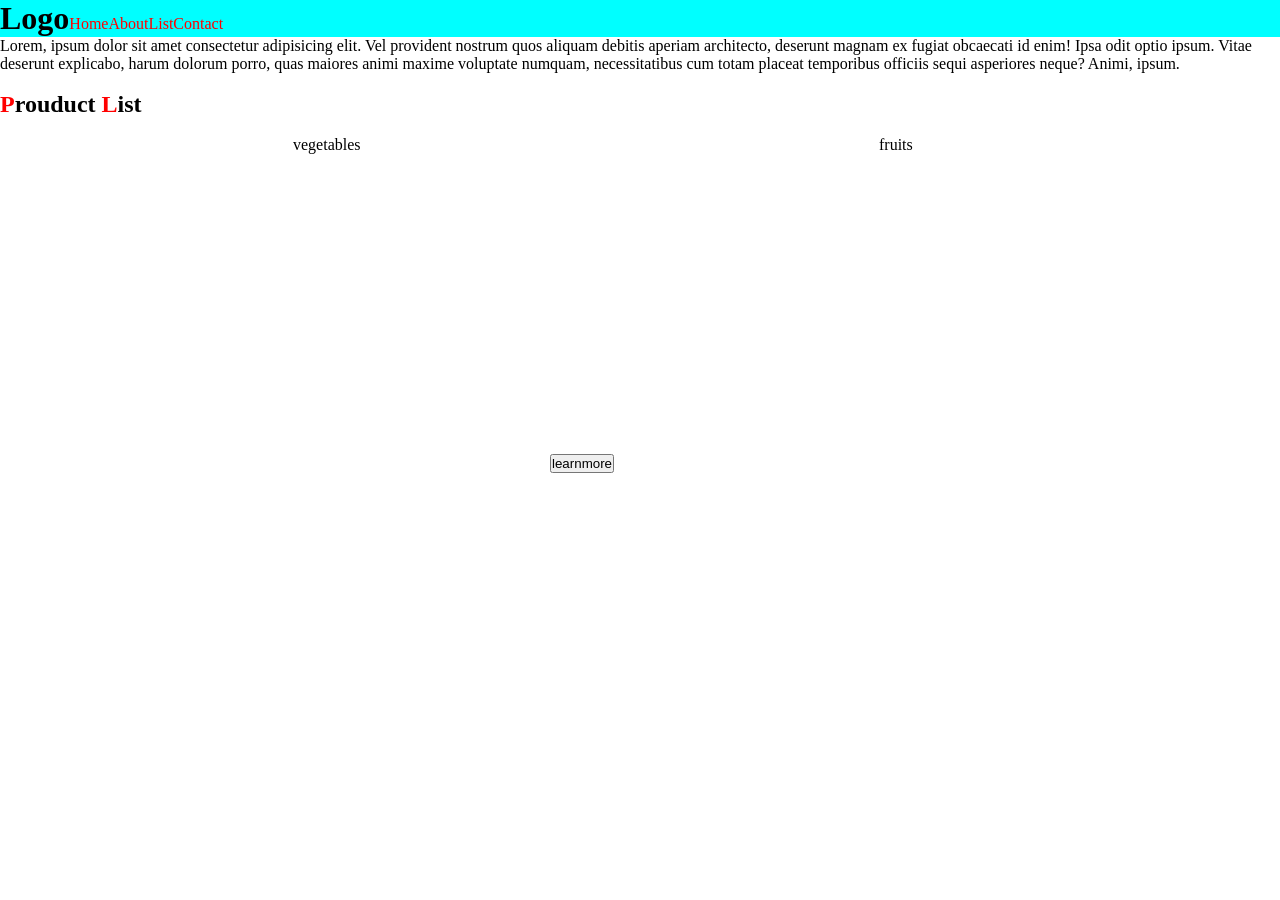
==== commit 8e523ac4: "normal" ====
--- a/index.html
+++ b/index.html
@@ -1,427 +1,48 @@
 <!DOCTYPE html>
 <html lang="en">
-
 <head>
     <meta charset="UTF-8">
     <meta name="viewport" content="width=device-width, initial-scale=1.0">
-    <meta name="description"
-        content="Gopala Krishnan - Java Full Stack Developer Portfolio. Skilled in Java, SQL, HTML, CSS and JavaScript.">
-    <title>Gopala Krishnan | Java Full Stack Developer</title>
+    <title>SuperMarket</title>
+    <link rel="stylesheet" href="./style2.css">
 
-    <!-- Fonts -->
-    <link rel="preconnect" href="https://fonts.googleapis.com">
-    <link rel="preconnect" href="https://fonts.gstatic.com" crossorigin>
-    <link
-        href="https://fonts.googleapis.com/css2?family=Inter:wght@300;400;500;600&family=Outfit:wght@400;600;700;800&display=swap"
-        rel="stylesheet">
-
-    <!-- Icons -->
-    <link rel="stylesheet" href="https://cdnjs.cloudflare.com/ajax/libs/font-awesome/6.4.0/css/all.min.css">
-
-    <!-- CSS -->
-    <link rel="stylesheet" href="styles.css">
 </head>
-
 <body>
-    <!-- Navbar -->
-    <header class="header">
-        <nav class="navbar container">
-            <a href="#" class="logo">Gopala <span>Krishnan</span></a>
-            <ul class="nav-links">
-                <li><a href="#about" class="nav-link">About</a></li>
-                <li><a href="#skills" class="nav-link">Skills</a></li>
-                <li><a href="#projects" class="nav-link">Projects</a></li>
-                <li><a href="#experience" class="nav-link">Experience</a></li>
-                <li><a href="#education" class="nav-link">Education</a></li>
-                <li><a href="#contact" class="nav-link">Contact</a></li>
-            </ul>
-
-            <div class="nav-actions">
-                <button id="theme-toggle" class="theme-toggle-btn" aria-label="Toggle Theme">
-                    <i class="fas fa-moon"></i>
-                </button>
-                <div class="menu-toggle" id="mobile-menu">
-                    <i class="fas fa-bars"></i>
-                </div>
-            </div>
-        </nav>
+    <header>
+        <h1>Logo</h1>
+        <p>Home</p>
+        <p>About</p>
+        <p>List</p>
+        <p>Contact</p>
     </header>
 
-    <main>
-        <!-- Hero Section -->
-        <section id="hero" class="hero section">
-            <div class="container hero-container">
-                <div class="hero-content" data-reveal="left">
-                    <span class="greeting">Hello, </span><span class="greeting1">I'm</span>
-                    <h1 class="hero-title">Gopala Krishnan</h1>
-                    <!-- <h2 class=>Java Full Stack Developer</h2> -->
-                    <div class="hero-role-wrapper">
-                        <span class="role-prefix">I Am a</span>
-                        <div class="hero-role">
-                            <span class="typed-text">FRESHER</span>
-                            <span class="typed-text">CODER</span>
-                            <span class="typed-text">DEVELOPER</span>
-                            <span class="typed-text">PROGRAMMER</span>
-                            <span class="typed-text">DESIGNER</span>
-                            <span class="typed-text">FRESHER</span>
-                        </div>
-                    </div>
-                    <p class="hero-tagline">Aspiring Full Stack Developer skilled in Java, React, HTML, CSS, JavaScript,
-                        and SQL. Passionate about building responsive, user-friendly web applications.
-                        Eager to start my software development career, contribute to real-world projects, and
-                        continuously learn and grow.</p>
+    <p>Lorem, ipsum dolor sit amet consectetur adipisicing elit. Vel provident nostrum quos aliquam debitis aperiam architecto, deserunt magnam ex fugiat obcaecati id enim! Ipsa odit optio ipsum. Vitae deserunt explicabo, harum dolorum porro, quas maiores animi maxime voluptate numquam, necessitatibus cum totam placeat temporibus officiis sequi asperiores neque? Animi, ipsum.</p> <br>
 
-                    <div class="btn-group">
-                        <a href="Gopalakrishnan.v.pdf" target="_blank" class="btn btn-primary btn-ripple">
-                            <i class="fas fa-download"></i> Download Resume
-                        </a>
-                        <a href="https://github.com/Gopalakrishnan2002" target="_blank"
-                            class="btn btn-secondary btn-ripple">
-                            <i class="fab fa-github"></i> View GitHub
-                        </a>
-                        <a href="#contact" class="btn btn-outline btn-ripple">Contact Me</a>
-                    </div>
-                </div>
-                <div class="hero-image-wrapper" data-reveal="right">
-                    <div class="hero-image-frame">
-                        <img src="gopalakrishnannnn_11zon.jpeg" alt="Gopala Krishnan" class="hero-img"
-                            onerror="this.src='https://via.placeholder.com/400x400.png?text=Profile+Image'">
-                        <div class="experience-badge">
-                            <span class="badge-icon"><i id="role-icon" class="fas fa-code"></i></span>
-                            <!-- <span class="badge-text">Full Stack<br>Developer</span> -->
-                            <span id="role" class="fade-text"></span>
-                        </div>
-                    </div>
-                </div>
-            </div>
-            <div class="scroll-down">
-                <a href="#about"><i class="fas fa-chevron-down"></i></a>
-            </div>
-        </section>
+    <h2><span>P</span>rouduct <span>L</span>ist</h2><br>
+    <div class="images">
 
-        <!-- About Section -->
-        <section id="about" class="about section">
-            <div class="container">
-                <div class="section-title-wrap" data-reveal="up">
-                    <span class="subtitle">Discover</span>
-                    <h2 class="section-title">About Me</h2>
-                </div>
+    <img src="https://images.pexels.com/photos/161723/vegetables-tomatoes-pepper-paprika-161723.jpeg?cs=srgb&dl=food-healthy-vegetables-161723.jpg&fm=jpg" alt="" height="300px">
+    <p>vegetables</p>
 
-                <div class="about-grid">
-                    <div class="about-text" data-reveal="left">
-                        <p class="lead-text">I am a recent Computer Science graduate with a CGPA of 8, deeply passionate
-                            about building scalable and efficient software architectures.</p>
-                        <p>Through my academic and professional journey, I have cultivated a strong foundation in
-                            computer science principles. I completed a Full Stack Developer Internship at Codveda
-                            Technologies, where I applied my web development knowledge to real-world scenarios, solving
-                            problems and creating intuitive user interfaces.</p>
-                        <p>Currently, I am expanding my technical repertoire by undergoing Python Full Stack training at
-                            QSpiders, Chennai. I thrive on challenges and constantly seek opportunities to learn new
-                            technologies and improve my problem-solving skills.</p>
-                    </div>
-                    <div class="about-stats" data-reveal="right">
-                        <div class="stat-card">
-                            <div class="stat-icon"><i class="fas fa-graduation-cap"></i></div>
-                            <h3>B.E. CSE</h3>
-                            <p>Recent Graduate</p>
-                        </div>
-                        <div class="stat-card">
-                            <div class="stat-icon"><i class="fas fa-laptop-code"></i></div>
-                            <h3>Full Stack</h3>
-                            <p>Trained Developer</p>
-                        </div>
-                        <div class="stat-card">
-                            <div class="stat-icon"><i class="fas fa-award"></i></div>
-                            <h3>8.0</h3>
-                            <p>CGPA</p>
-                        </div>
-                    </div>
-                </div>
-            </div>
-        </section>
+    <img src="https://coolwallpapers.me/picsup/471104-fruit-hd-backgrounds.jpg" alt="" height="300px">
+    <p>fruits</p>
 
-        <!-- Skills Section -->
-        <section id="skills" class="skills section bg-light">
-            <div class="container">
-                <div class="section-title-wrap text-center" data-reveal="up">
-                    <span class="subtitle">My Expertise</span>
-                    <h2 class="section-title">Technical Skills</h2>
-                </div>
+    <img src="https://cdn.pixabay.com/photo/2016/06/15/22/22/still-life-1460067_640.jpg" alt="" height="300px">
+    <p>perfume</p>
 
-                <div class="skills-wrapper" data-reveal="up">
-                    <!-- Programming Languages -->
-                    <div class="skills-category">
-                        <h3 class="category-title"><i class="fas fa-code"></i> Programming Languages</h3>
-                        <div class="category-skills">
-                            <span class="skill-tag"><i class="fab fa-java java-color"></i> Java</span>
-                            <span class="skill-tag"><i class="fab fa-js js-color"></i> JavaScript</span>
-                        </div>
-                    </div>
+    <img src="https://thumbs.dreamstime.com/b/bright-plastic-tableware-isolated-white-background-77768907.jpg" alt="" height="300px">
+    <p>plastic plates</p>
 
-                    <!-- Backend Technologies -->
-                    <div class="skills-category">
-                        <h3 class="category-title"><i class="fas fa-server"></i> Backend Technologies</h3>
-                        <div class="category-skills">
-                            <span class="skill-tag"><i class="fas fa-leaf" style="color:#6db33f"></i> Spring</span>
-                            <span class="skill-tag"><i class="fas fa-power-off" style="color:#6db33f"></i> Spring
-                                Boot</span>
-                            <span class="skill-tag"><i class="fas fa-database db-color"></i> JDBC</span>
-                            <span class="skill-tag"><i class="fas fa-layer-group" style="color:#bcae79"></i> Hibernate
-                                (Basics)</span>
-                            <span class="skill-tag"><i class="fas fa-network-wired" style="color:#00758F"></i> REST
-                                APIs</span>
-                        </div>
-                    </div>
+    <img src="https://i.ytimg.com/vi/iJXS0EyUnh4/maxresdefault.jpg" alt="" height="300px">
+    <p>silver plates</p>
 
-                    <!-- Frontend Technologies -->
-                    <div class="skills-category">
-                        <h3 class="category-title"><i class="fas fa-laptop-code"></i> Frontend Technologies</h3>
-                        <div class="category-skills">
-                            <span class="skill-tag"><i class="fab fa-html5 html-color"></i> HTML</span>
-                            <span class="skill-tag"><i class="fab fa-css3-alt css-color"></i> CSS</span>
-                            <span class="skill-tag"><i class="fab fa-bootstrap" style="color:#7952b3"></i>
-                                Bootstrap</span>
-                        </div>
-                    </div>
+    <img src="https://tse3.mm.bing.net/th/id/OIP.zhXRYhfYnXGpQ66TPk4pawHaFj?w=640&h=480&rs=1&pid=ImgDetMain&o=7&rm=3" alt="" height="300px">
+    <p>plates</p>
 
-                    <!-- Databases -->
-                    <div class="skills-category">
-                        <h3 class="category-title"><i class="fas fa-database"></i> Databases</h3>
-                        <div class="category-skills">
-                            <span class="skill-tag"><i class="fas fa-database sql-color"></i> MySQL</span>
-                            <span class="skill-tag"><i class="fas fa-database" style="color:#F80000"></i> Oracle</span>
-                            <span class="skill-tag"><i class="fas fa-table sql-color"></i> SQL</span>
-                        </div>
-                    </div>
+    <img src="https://i.pinimg.com/originals/8a/f4/88/8af48821315b7974556a2b44bbb6e7aa.jpg" alt="" height="300px">
+    <p>car&bike</p>
+    </div> <br>
 
-                    <!-- Tools & IDEs -->
-                    <div class="skills-category">
-                        <h3 class="category-title"><i class="fas fa-tools"></i> Tools & IDEs</h3>
-                        <div class="category-skills">
-                            <span class="skill-tag"><i class="fab fa-git-alt git-color"></i> Git</span>
-                            <span class="skill-tag"><i class="fab fa-github"></i> GitHub</span>
-                            <span class="skill-tag"><i class="fas fa-moon" style="color:#2c2255"></i> Eclipse</span>
-                            <span class="skill-tag"><i class="fas fa-laptop-code" style="color:#000000"></i> IntelliJ
-                                IDEA</span>
-                            <span class="skill-tag"><i class="fas fa-code" style="color:#0078d7"></i> VS Code</span>
-                            <span class="skill-tag"><i class="fas fa-space-shuttle" style="color:#ff6c37"></i> Postman
-                                (Basics)</span>
-                        </div>
-                    </div>
-                </div>
-            </div>
-        </section>
-
-        <!-- Projects Section -->
-        <section id="projects" class="projects section">
-            <div class="container">
-                <div class="section-title-wrap" data-reveal="up">
-                    <span class="subtitle">My Work</span>
-                    <h2 class="section-title">Featured Projects</h2>
-                </div>
-
-                <div class="projects-grid">
-                    <!-- Project 1 -->
-                    <div class="project-card" data-reveal="up">
-                        <div class="project-content">
-                            <div class="project-header">
-                                <div class="project-folder"><i class="far fa-folder-open"></i></div>
-                                <div class="project-links">
-                                    <a href="#" aria-label="GitHub Link"><i class="fab fa-github"></i></a>
-                                </div>
-                            </div>
-                            <h3 class="project-title">Student Management System</h3>
-                            <p class="project-desc">A robust desktop/web application designed to manage student records
-                                efficiently. It handles administrative tasks, student enrollment, and academic tracking
-                                securely via a central database.</p>
-                            <div class="project-tech">
-                                <span>Java</span>
-                                <span>SQL</span>
-                                <span>JDBC</span>
-                            </div>
-                        </div>
-                    </div>
-
-                    <!-- Project 2 -->
-                    <div class="project-card" data-reveal="up" style="transition-delay: 100ms;">
-                        <div class="project-content">
-                            <div class="project-header">
-                                <div class="project-folder"><i class="far fa-folder-open"></i></div>
-                                <div class="project-links">
-                                    <a href="#" aria-label="GitHub Link"><i class="fab fa-github"></i></a>
-                                </div>
-                            </div>
-                            <h3 class="project-title">E-commerce Website</h3>
-                            <p class="project-desc">A fully responsive e-commerce storefront showcasing interactive
-                                product browsing, a dynamic shopping cart, and seamless user experience across devices.
-                            </p>
-                            <div class="project-tech">
-                                <span>HTML5</span>
-                                <span>CSS3</span>
-                                <span>JavaScript</span>
-                            </div>
-                        </div>
-                    </div>
-
-                    <!-- Project 3 -->
-                    <div class="project-card" data-reveal="up" style="transition-delay: 200ms;">
-                        <div class="project-content">
-                            <div class="project-header">
-                                <div class="project-folder"><i class="far fa-folder-open"></i></div>
-                                <div class="project-links">
-                                    <a href="#" aria-label="GitHub Link"><i class="fab fa-github"></i></a>
-                                </div>
-                            </div>
-                            <h3 class="project-title">Personal Portfolio Website</h3>
-                            <p class="project-desc">A modern, clean, and responsive personal portfolio to showcase my
-                                resume, skills, and projects, built with modern UI principles, custom animations, and
-                                clean typography.</p>
-                            <div class="project-tech">
-                                <span>HTML</span>
-                                <span>CSS</span>
-                                <span>JavaScript</span>
-                            </div>
-                        </div>
-                    </div>
-                </div>
-            </div>
-        </section>
-
-        <!-- Experience & Education Section -->
-        <section id="resume-section" class="bg-light section">
-            <div class="container dual-col-grid">
-                <!-- Experience -->
-                <div class="timeline-container" id="experience" data-reveal="left">
-                    <div class="section-title-wrap">
-                        <span class="subtitle">Career</span>
-                        <h2 class="section-title">Experience</h2>
-                    </div>
-
-                    <div class="timeline">
-                        <div class="timeline-item">
-                            <div class="timeline-dot"></div>
-                            <div class="timeline-content">
-                                <span class="timeline-date">May 2025 – Jun 2025</span>
-                                <h3 class="timeline-title">Full Stack Developer Intern</h3>
-                                <h4 class="timeline-subtitle">Codveda Technologies</h4>
-                                <p class="timeline-desc">Assisted in the development of web applications emphasizing
-                                    responsive design and functional backend integration. Communicated directly with
-                                    senior developers to design and implement client-centric solutions.</p>
-                            </div>
-                        </div>
-                    </div>
-                </div>
-
-                <!-- Education -->
-                <div class="timeline-container" id="education" data-reveal="right">
-                    <div class="section-title-wrap">
-                        <span class="subtitle">Academic</span>
-                        <h2 class="section-title">Education</h2>
-                    </div>
-
-                    <div class="timeline">
-                        <div class="timeline-item">
-                            <div class="timeline-dot"></div>
-                            <div class="timeline-content">
-                                <span class="timeline-date">Graduated</span>
-                                <h3 class="timeline-title">B.E Computer Science</h3>
-                                <h4 class="timeline-subtitle">N.S.N College of Engineering and Technology</h4>
-                                <p class="timeline-desc">Built a strong foundation in core software engineering, data
-                                    structures, algorithms, and full-stack web development. Graduated with a CGPA of 8.
-                                </p>
-                            </div>
-                        </div>
-                        <div class="timeline-item">
-                            <div class="timeline-dot"></div>
-                            <div class="timeline-content">
-                                <span class="timeline-date">Current</span>
-                                <h3 class="timeline-title">JAVA Full Stack Training</h3>
-                                <h4 class="timeline-subtitle">QSpiders, Chennai</h4>
-                                <p class="timeline-desc">Undergoing intensive training focusing on JAVA, database
-                                    management, and robust backend frameworks to expand full-stack capabilities.</p>
-                            </div>
-                        </div>
-                    </div>
-                </div>
-            </div>
-        </section>
-
-        <!-- Contact Section -->
-        <section id="contact" class="contact section">
-            <div class="container">
-                <div class="section-title-wrap text-center" data-reveal="up">
-                    <span class="subtitle">Get In Touch</span>
-                    <h2 class="section-title">Contact Me</h2>
-                </div>
-
-                <div class="contact-wrapper">
-                    <div class="contact-info" data-reveal="left">
-                        <div class="contact-card">
-                            <div class="contact-icon email-icon"><i class="fas fa-envelope"></i></div>
-                            <div class="contact-details">
-                                <h3>Email</h3>
-                                <a href="mailto:gopal2002krishna@gmail.com">gopal2002krishna@gmail.com</a>
-                            </div>
-                        </div>
-                        <div class="contact-card">
-                            <div class="contact-icon"><i class="fas fa-map-marker-alt"></i></div>
-                            <div class="contact-details">
-                                <h3>Location</h3>
-                                <p>Tamil Nadu, India</p>
-                            </div>
-                        </div>
-                        <div class="contact-social">
-                            <a href="https://github.com/Gopalakrishnan2002" target="_blank" class="social-btn github"><i
-                                    class="fab fa-github"></i></a>
-                            <a href="https://www.linkedin.com/in/gopalakrishnan02/" target="_blank"
-                                class="social-btn linkedin"><i class="fab fa-linkedin-in"></i></a>
-                            <a href="https://wa.me/919626827331" target="_blank" class="social-btn whatsapp"><i
-                                    class="fab fa-whatsapp"></i></a>
-                            <a href="https://www.instagram.com/" target="_blank" class="social-btn instagram"><i
-                                    class="fab fa-instagram"></i></a>
-                        </div>
-                    </div>
-
-                    <div class="contact-form-container" data-reveal="right">
-                        <form id="contactForm" class="contact-form">
-                            <div class="form-row">
-                                <div class="form-group">
-                                    <label for="name">Name</label>
-                                    <input type="text" id="name" placeholder="John Doe" required>
-                                </div>
-                                <div class="form-group">
-                                    <label for="email">Email</label>
-                                    <input type="email" id="email" placeholder="john@example.com" required>
-                                </div>
-                            </div>
-                            <div class="form-group">
-                                <label for="subject">Subject</label>
-                                <input type="text" id="subject" placeholder="Project Inquiry" required>
-                            </div>
-                            <div class="form-group">
-                                <label for="message">Message</label>
-                                <textarea id="message" rows="5" placeholder="How can I help you?" required></textarea>
-                            </div>
-                            <button type="submit" class="btn btn-primary submit-btn">
-                                Send Message <i class="fas fa-paper-plane"></i>
-                            </button>
-                        </form>
-                    </div>
-                </div>
-            </div>
-        </section>
-    </main>
-
-    <footer class="footer">
-        <div class="container footer-container">
-            <div class="footer-logo">
-                <a href="#" class="logo">Gopala <span>Krishnan</span></a>
-            </div>
-            <p class="copyright">&copy; <span id="year"></span> All Rights Reserved.</p>
-        </div>
-    </footer>
-
-    <script src="script.js"></script>
+    <button>learnmore</button>
 </body>
-
 </html>
--- a/style2.css
+++ b/style2.css
@@ -0,0 +1,44 @@
+*{
+    margin: 0;
+    padding: 0;
+    box-sizing: border-box;
+}
+
+header{
+    background-color: aqua;
+    display: flex;
+    flex-direction: row;
+    align-items: baseline;
+}
+
+header>p{
+    flex-direction: row;
+    align-items: end;
+    justify-content: end;
+    align-content: end;
+    color: red;
+}
+ span{
+    color: red;
+ }
+.images{
+    display: grid;
+    gap: 5px;
+    grid-auto-flow: column;
+    grid-auto-columns: 18rem;
+    justify-content: stretch;
+    animation: rolling 10s linear infinite;
+}
+
+button{
+    margin-left: 550px;
+}
+
+@keyframes rolling{
+    to{
+        translate: calc(-10*18rem);
+    }
+}
+  
+
+
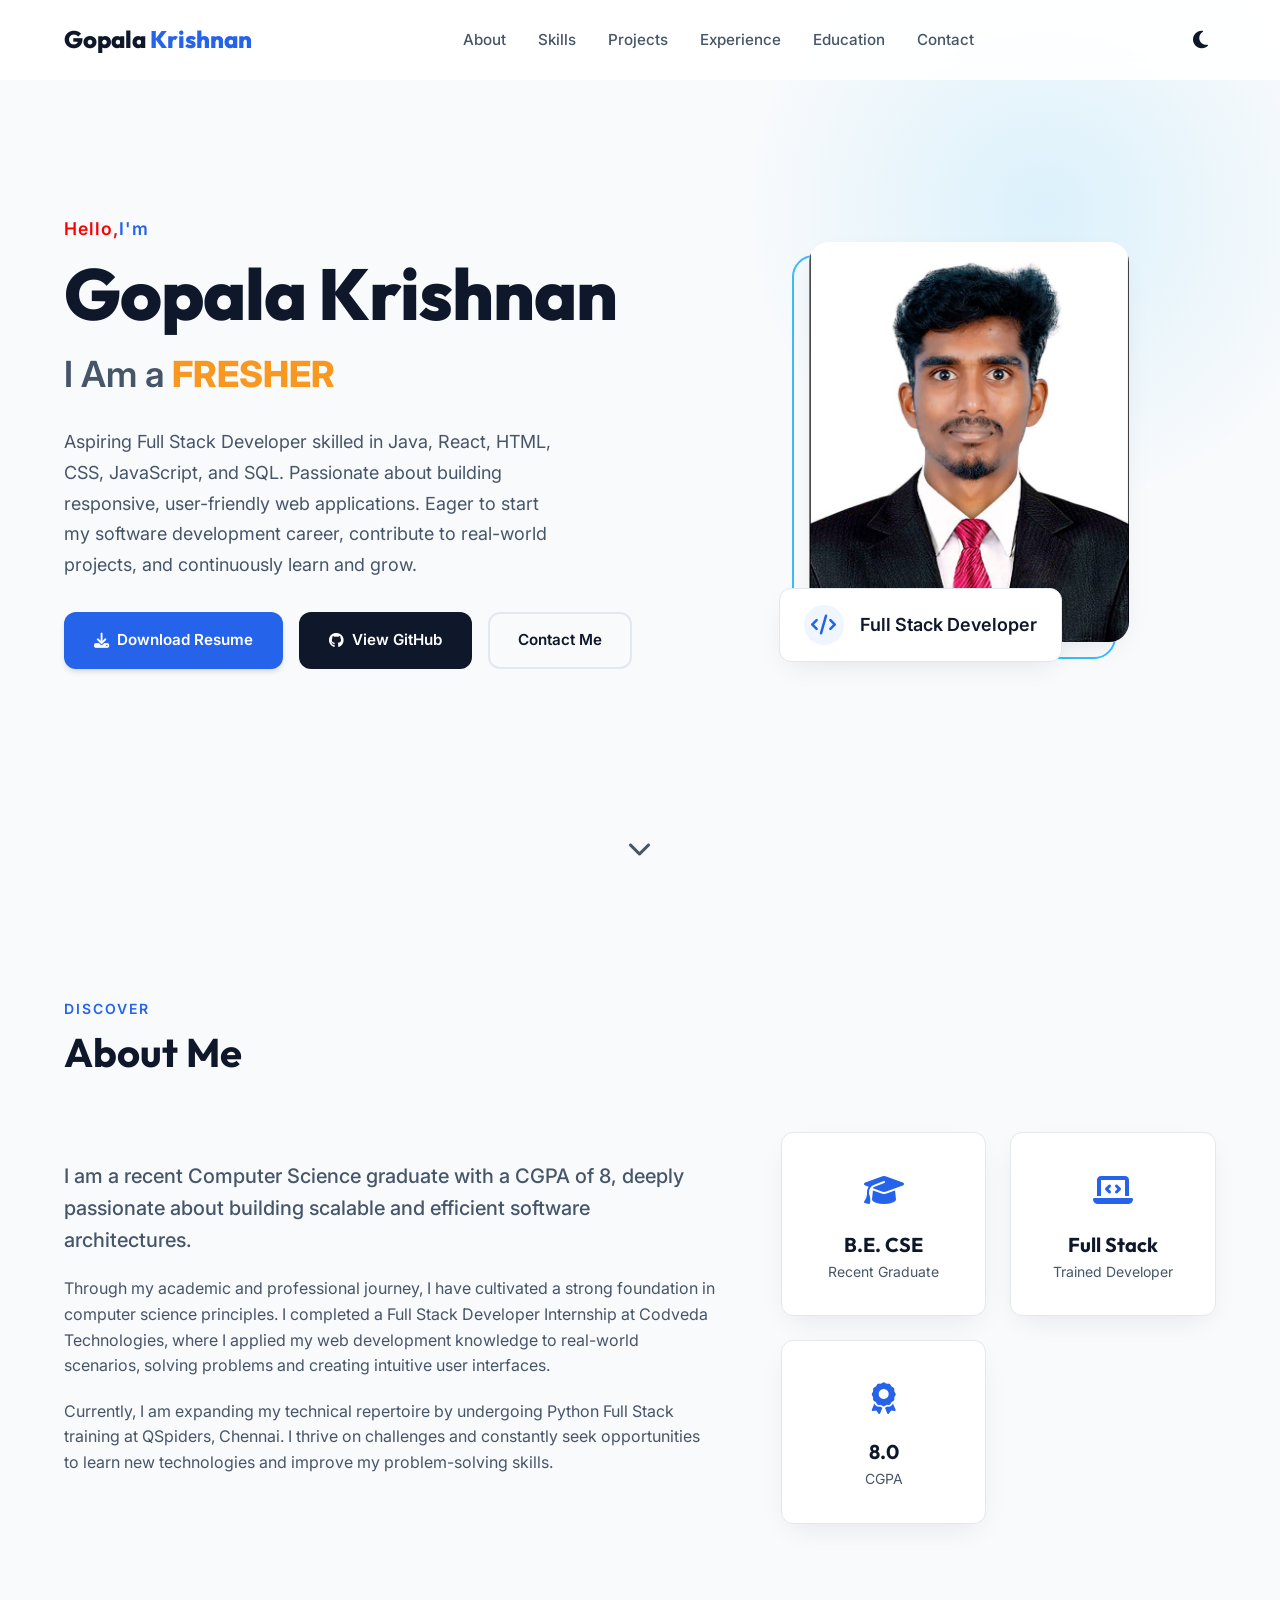
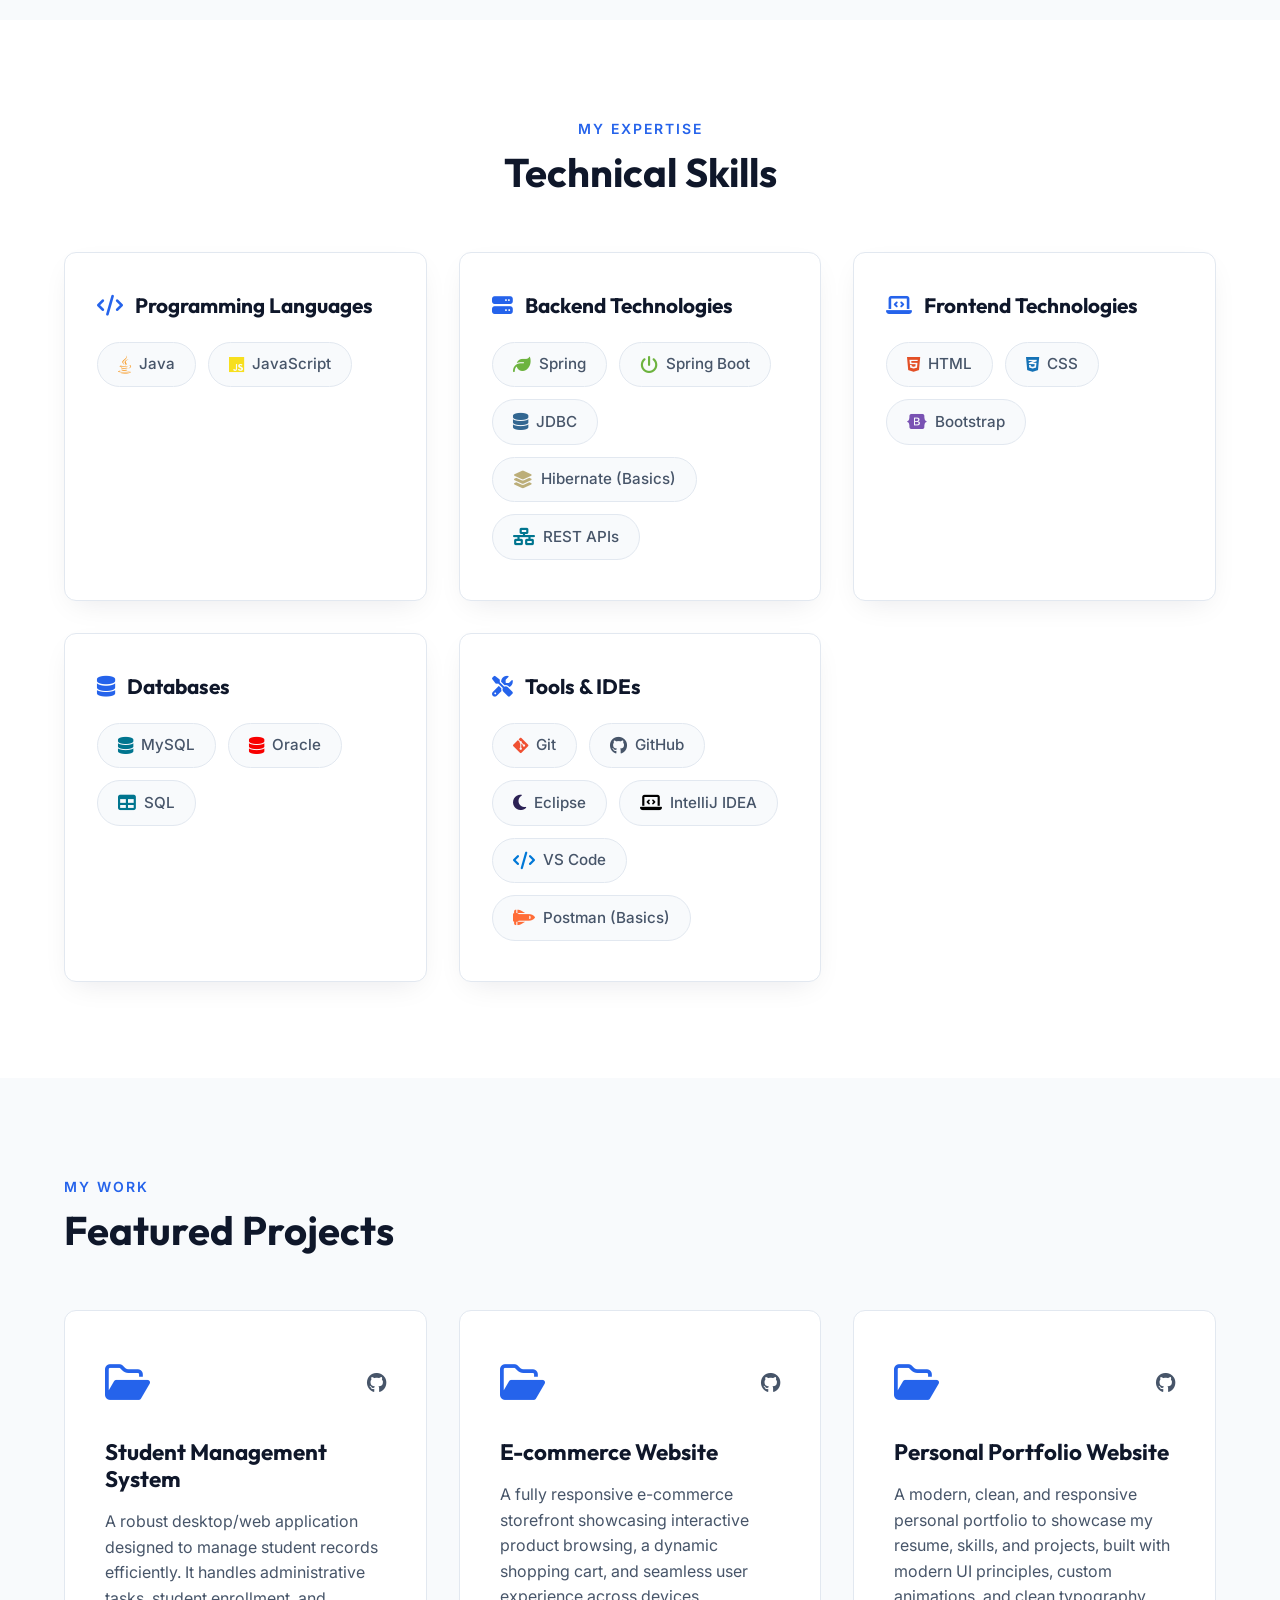
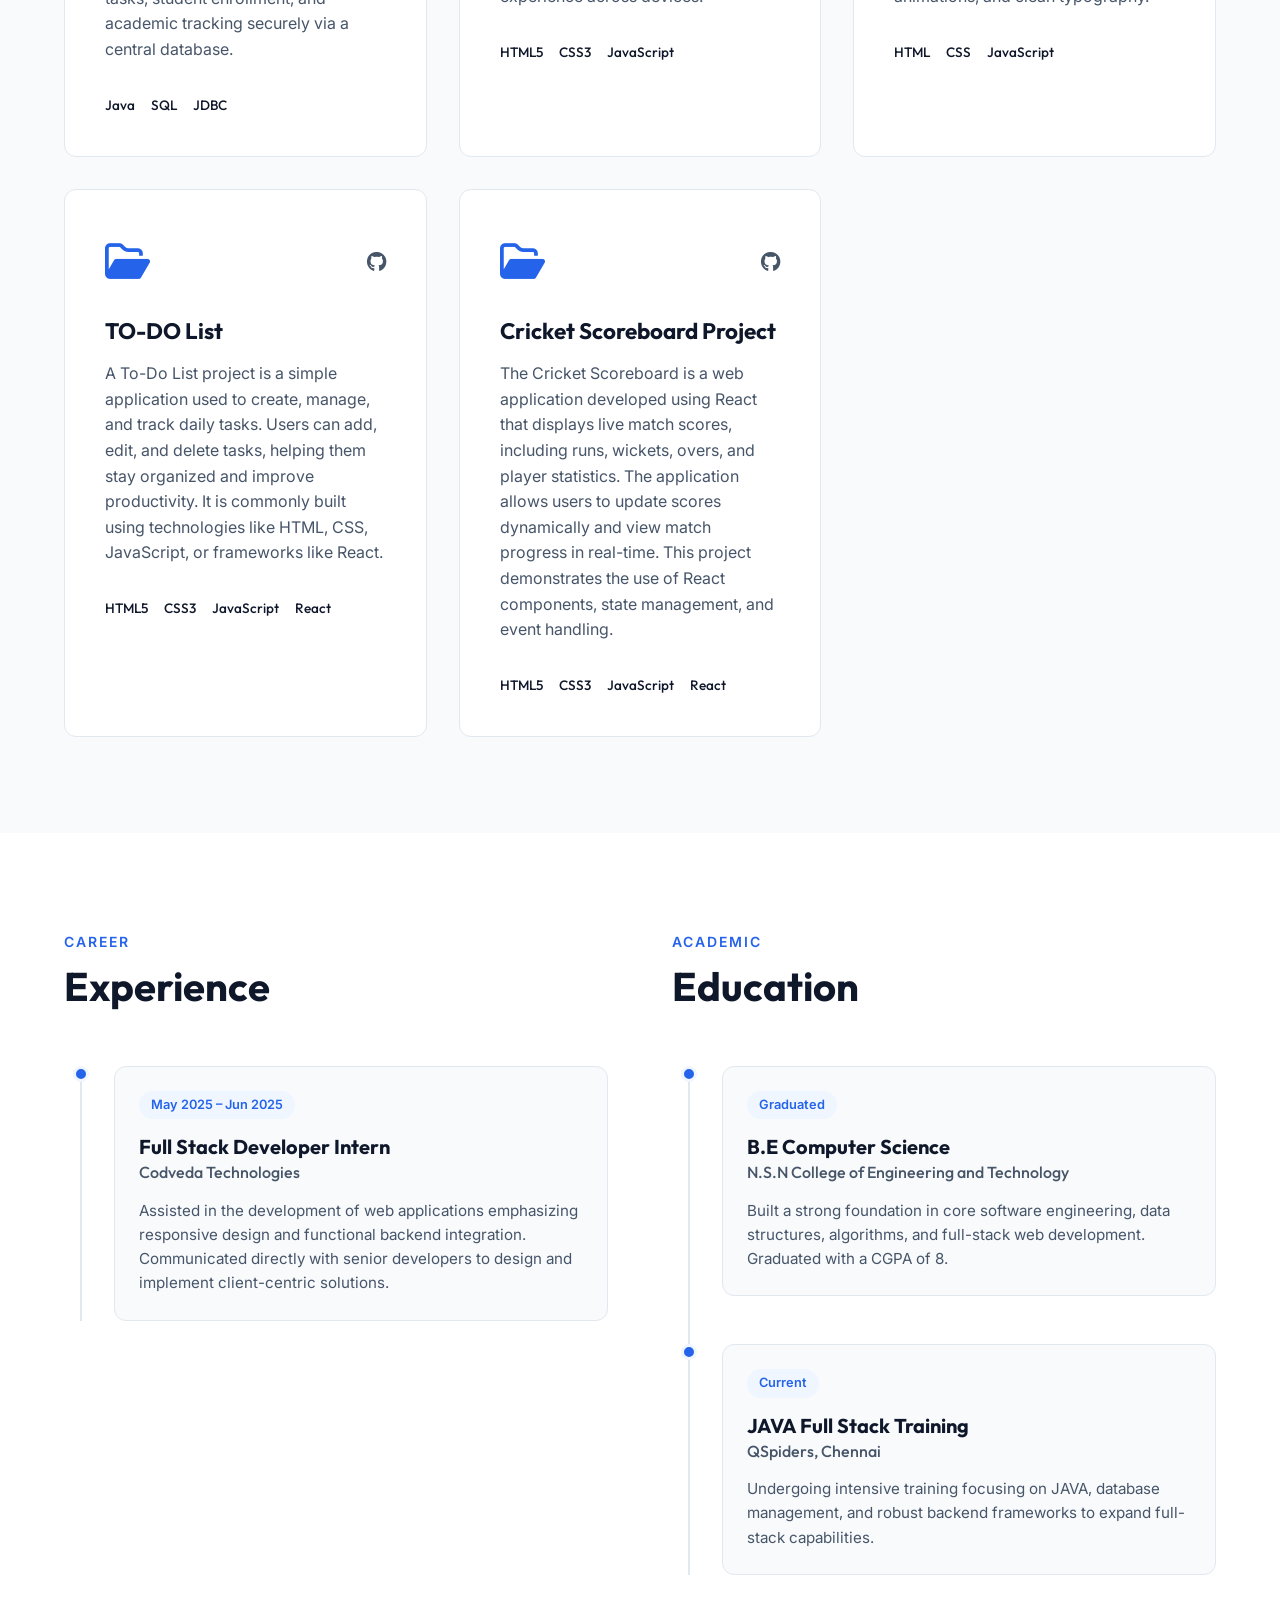
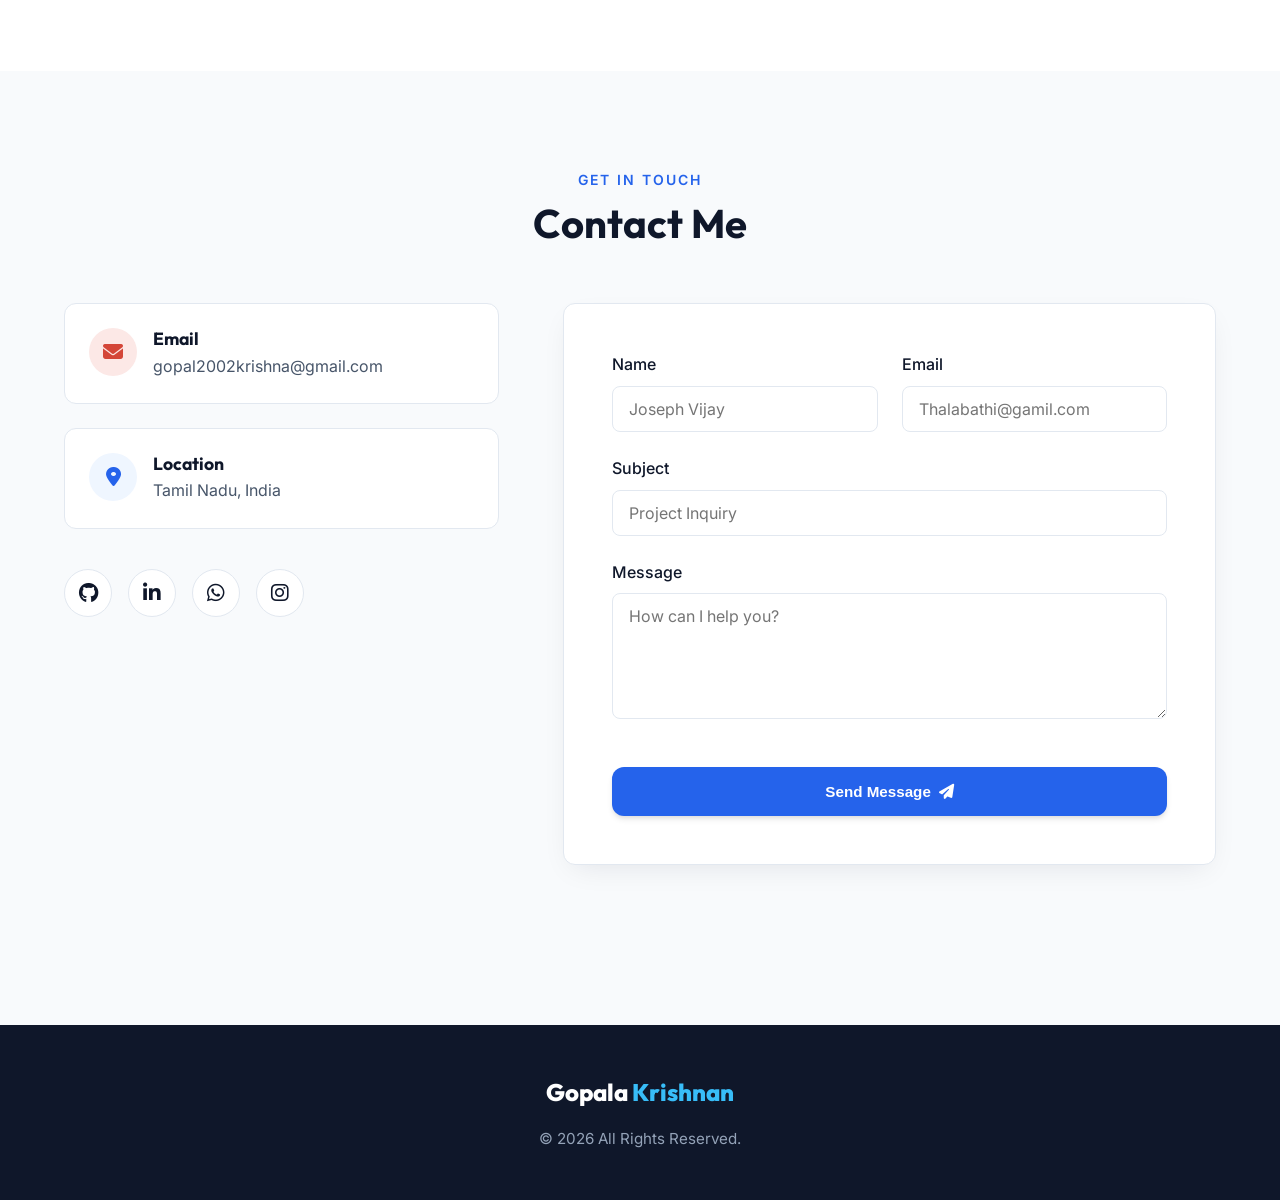
==== commit 537aa3ab: "Updated cricket scoreboard UI and fixed score calculation bug" ====
--- a/index.html
+++ b/index.html
@@ -1,48 +1,670 @@
-<!DOCTYPE html>
+<!doctype html>
 <html lang="en">
-<head>
-    <meta charset="UTF-8">
-    <meta name="viewport" content="width=device-width, initial-scale=1.0">
-    <title>SuperMarket</title>
-    <link rel="stylesheet" href="./style2.css">
-
-</head>
-<body>
-    <header>
-        <h1>Logo</h1>
-        <p>Home</p>
-        <p>About</p>
-        <p>List</p>
-        <p>Contact</p>
+  <head>
+    <meta charset="UTF-8" />
+    <meta name="viewport" content="width=device-width, initial-scale=1.0" />
+    <meta
+      name="description"
+      content="Gopala Krishnan - Java Full Stack Developer Portfolio. Skilled in Java, SQL, HTML, CSS and JavaScript."
+    />
+    <title>Gopala Krishnan | Java Full Stack Developer</title>
+
+    <!-- Fonts -->
+    <link rel="preconnect" href="https://fonts.googleapis.com" />
+    <link rel="preconnect" href="https://fonts.gstatic.com" crossorigin />
+    <link
+      href="https://fonts.googleapis.com/css2?family=Inter:wght@300;400;500;600&family=Outfit:wght@400;600;700;800&display=swap"
+      rel="stylesheet"
+    />
+
+    <!-- Icons -->
+    <link
+      rel="stylesheet"
+      href="https://cdnjs.cloudflare.com/ajax/libs/font-awesome/6.4.0/css/all.min.css"
+    />
+
+    <!-- CSS -->
+    <link rel="stylesheet" href="styles.css" />
+  </head>
+
+  <body>
+    <!-- Navbar -->
+    <header class="header">
+      <nav class="navbar container">
+        <a href="#" class="logo">Gopala <span>Krishnan</span></a>
+        <ul class="nav-links">
+          <li><a href="#about" class="nav-link">About</a></li>
+          <li><a href="#skills" class="nav-link">Skills</a></li>
+          <li><a href="#projects" class="nav-link">Projects</a></li>
+          <li><a href="#experience" class="nav-link">Experience</a></li>
+          <li><a href="#education" class="nav-link">Education</a></li>
+          <li><a href="#contact" class="nav-link">Contact</a></li>
+        </ul>
+
+        <div class="nav-actions">
+          <button
+            id="theme-toggle"
+            class="theme-toggle-btn"
+            aria-label="Toggle Theme"
+          >
+            <i class="fas fa-moon"></i>
+          </button>
+          <div class="menu-toggle" id="mobile-menu">
+            <i class="fas fa-bars"></i>
+          </div>
+        </div>
+      </nav>
     </header>
 
-    <p>Lorem, ipsum dolor sit amet consectetur adipisicing elit. Vel provident nostrum quos aliquam debitis aperiam architecto, deserunt magnam ex fugiat obcaecati id enim! Ipsa odit optio ipsum. Vitae deserunt explicabo, harum dolorum porro, quas maiores animi maxime voluptate numquam, necessitatibus cum totam placeat temporibus officiis sequi asperiores neque? Animi, ipsum.</p> <br>
-
-    <h2><span>P</span>rouduct <span>L</span>ist</h2><br>
-    <div class="images">
-
-    <img src="https://images.pexels.com/photos/161723/vegetables-tomatoes-pepper-paprika-161723.jpeg?cs=srgb&dl=food-healthy-vegetables-161723.jpg&fm=jpg" alt="" height="300px">
-    <p>vegetables</p>
-
-    <img src="https://coolwallpapers.me/picsup/471104-fruit-hd-backgrounds.jpg" alt="" height="300px">
-    <p>fruits</p>
-
-    <img src="https://cdn.pixabay.com/photo/2016/06/15/22/22/still-life-1460067_640.jpg" alt="" height="300px">
-    <p>perfume</p>
-
-    <img src="https://thumbs.dreamstime.com/b/bright-plastic-tableware-isolated-white-background-77768907.jpg" alt="" height="300px">
-    <p>plastic plates</p>
-
-    <img src="https://i.ytimg.com/vi/iJXS0EyUnh4/maxresdefault.jpg" alt="" height="300px">
-    <p>silver plates</p>
-
-    <img src="https://tse3.mm.bing.net/th/id/OIP.zhXRYhfYnXGpQ66TPk4pawHaFj?w=640&h=480&rs=1&pid=ImgDetMain&o=7&rm=3" alt="" height="300px">
-    <p>plates</p>
-
-    <img src="https://i.pinimg.com/originals/8a/f4/88/8af48821315b7974556a2b44bbb6e7aa.jpg" alt="" height="300px">
-    <p>car&bike</p>
-    </div> <br>
-
-    <button>learnmore</button>
-</body>
-</html>+    <main>
+      <!-- Hero Section -->
+      <section id="hero" class="hero section">
+        <div class="container hero-container">
+          <div class="hero-content" data-reveal="left">
+            <span class="greeting">Hello, </span
+            ><span class="greeting1">I'm</span>
+            <h1 class="hero-title">Gopala Krishnan</h1>
+            <!-- <h2 class=>Java Full Stack Developer</h2> -->
+            <div class="hero-role-wrapper">
+              <span class="role-prefix">I Am a</span>
+              <div class="hero-role">
+                <span class="typed-text">FRESHER</span>
+                <span class="typed-text">CODER</span>
+                <span class="typed-text">DEVELOPER</span>
+                <span class="typed-text">PROGRAMMER</span>
+                <span class="typed-text">DESIGNER</span>
+                <span class="typed-text">FRESHER</span>
+              </div>
+            </div>
+            <p class="hero-tagline">
+              Aspiring Full Stack Developer skilled in Java, React, HTML, CSS,
+              JavaScript, and SQL. Passionate about building responsive,
+              user-friendly web applications. Eager to start my software
+              development career, contribute to real-world projects, and
+              continuously learn and grow.
+            </p>
+
+            <div class="btn-group">
+              <a
+                href="Gopalakrishnan.v.pdf"
+                target="_blank"
+                class="btn btn-primary btn-ripple"
+              >
+                <i class="fas fa-download"></i> Download Resume
+              </a>
+              <a
+                href="https://github.com/Gopalakrishnan2002"
+                target="_blank"
+                class="btn btn-secondary btn-ripple"
+              >
+                <i class="fab fa-github"></i> View GitHub
+              </a>
+              <a href="#contact" class="btn btn-outline btn-ripple"
+                >Contact Me</a
+              >
+            </div>
+          </div>
+          <div class="hero-image-wrapper" data-reveal="right">
+            <div class="hero-image-frame">
+              <img
+                src="gopalakrishnannnn_11zon.jpeg"
+                alt="Gopala Krishnan"
+                class="hero-img"
+                onerror="
+                  this.src =
+                    'https://via.placeholder.com/400x400.png?text=Profile+Image'
+                "
+              />
+              <div class="experience-badge">
+                <span class="badge-icon"
+                  ><i id="role-icon" class="fas fa-code"></i
+                ></span>
+                <!-- <span class="badge-text">Full Stack<br>Developer</span> -->
+                <span id="role" class="fade-text"></span>
+              </div>
+            </div>
+          </div>
+        </div>
+        <div class="scroll-down">
+          <a href="#about"><i class="fas fa-chevron-down"></i></a>
+        </div>
+      </section>
+
+      <!-- About Section -->
+      <section id="about" class="about section">
+        <div class="container">
+          <div class="section-title-wrap" data-reveal="up">
+            <span class="subtitle">Discover</span>
+            <h2 class="section-title">About Me</h2>
+          </div>
+
+          <div class="about-grid">
+            <div class="about-text" data-reveal="left">
+              <p class="lead-text">
+                I am a recent Computer Science graduate with a CGPA of 8, deeply
+                passionate about building scalable and efficient software
+                architectures.
+              </p>
+              <p>
+                Through my academic and professional journey, I have cultivated
+                a strong foundation in computer science principles. I completed
+                a Full Stack Developer Internship at Codveda Technologies, where
+                I applied my web development knowledge to real-world scenarios,
+                solving problems and creating intuitive user interfaces.
+              </p>
+              <p>
+                Currently, I am expanding my technical repertoire by undergoing
+                Python Full Stack training at QSpiders, Chennai. I thrive on
+                challenges and constantly seek opportunities to learn new
+                technologies and improve my problem-solving skills.
+              </p>
+            </div>
+            <div class="about-stats" data-reveal="right">
+              <div class="stat-card">
+                <div class="stat-icon">
+                  <i class="fas fa-graduation-cap"></i>
+                </div>
+                <h3>B.E. CSE</h3>
+                <p>Recent Graduate</p>
+              </div>
+              <div class="stat-card">
+                <div class="stat-icon"><i class="fas fa-laptop-code"></i></div>
+                <h3>Full Stack</h3>
+                <p>Trained Developer</p>
+              </div>
+              <div class="stat-card">
+                <div class="stat-icon"><i class="fas fa-award"></i></div>
+                <h3>8.0</h3>
+                <p>CGPA</p>
+              </div>
+            </div>
+          </div>
+        </div>
+      </section>
+
+      <!-- Skills Section -->
+      <section id="skills" class="skills section bg-light">
+        <div class="container">
+          <div class="section-title-wrap text-center" data-reveal="up">
+            <span class="subtitle">My Expertise</span>
+            <h2 class="section-title">Technical Skills</h2>
+          </div>
+
+          <div class="skills-wrapper" data-reveal="up">
+            <!-- Programming Languages -->
+            <div class="skills-category">
+              <h3 class="category-title">
+                <i class="fas fa-code"></i> Programming Languages
+              </h3>
+              <div class="category-skills">
+                <span class="skill-tag"
+                  ><i class="fab fa-java java-color"></i> Java</span
+                >
+                <span class="skill-tag"
+                  ><i class="fab fa-js js-color"></i> JavaScript</span
+                >
+              </div>
+            </div>
+
+            <!-- Backend Technologies -->
+            <div class="skills-category">
+              <h3 class="category-title">
+                <i class="fas fa-server"></i> Backend Technologies
+              </h3>
+              <div class="category-skills">
+                <span class="skill-tag"
+                  ><i class="fas fa-leaf" style="color: #6db33f"></i>
+                  Spring</span
+                >
+                <span class="skill-tag"
+                  ><i class="fas fa-power-off" style="color: #6db33f"></i>
+                  Spring Boot</span
+                >
+                <span class="skill-tag"
+                  ><i class="fas fa-database db-color"></i> JDBC</span
+                >
+                <span class="skill-tag"
+                  ><i class="fas fa-layer-group" style="color: #bcae79"></i>
+                  Hibernate (Basics)</span
+                >
+                <span class="skill-tag"
+                  ><i class="fas fa-network-wired" style="color: #00758f"></i>
+                  REST APIs</span
+                >
+              </div>
+            </div>
+
+            <!-- Frontend Technologies -->
+            <div class="skills-category">
+              <h3 class="category-title">
+                <i class="fas fa-laptop-code"></i> Frontend Technologies
+              </h3>
+              <div class="category-skills">
+                <span class="skill-tag"
+                  ><i class="fab fa-html5 html-color"></i> HTML</span
+                >
+                <span class="skill-tag"
+                  ><i class="fab fa-css3-alt css-color"></i> CSS</span
+                >
+                <span class="skill-tag"
+                  ><i class="fab fa-bootstrap" style="color: #7952b3"></i>
+                  Bootstrap</span
+                >
+              </div>
+            </div>
+
+            <!-- Databases -->
+            <div class="skills-category">
+              <h3 class="category-title">
+                <i class="fas fa-database"></i> Databases
+              </h3>
+              <div class="category-skills">
+                <span class="skill-tag"
+                  ><i class="fas fa-database sql-color"></i> MySQL</span
+                >
+                <span class="skill-tag"
+                  ><i class="fas fa-database" style="color: #f80000"></i>
+                  Oracle</span
+                >
+                <span class="skill-tag"
+                  ><i class="fas fa-table sql-color"></i> SQL</span
+                >
+              </div>
+            </div>
+
+            <!-- Tools & IDEs -->
+            <div class="skills-category">
+              <h3 class="category-title">
+                <i class="fas fa-tools"></i> Tools & IDEs
+              </h3>
+              <div class="category-skills">
+                <span class="skill-tag"
+                  ><i class="fab fa-git-alt git-color"></i> Git</span
+                >
+                <span class="skill-tag"
+                  ><i class="fab fa-github"></i> GitHub</span
+                >
+                <span class="skill-tag"
+                  ><i class="fas fa-moon" style="color: #2c2255"></i>
+                  Eclipse</span
+                >
+                <span class="skill-tag"
+                  ><i class="fas fa-laptop-code" style="color: #000000"></i>
+                  IntelliJ IDEA</span
+                >
+                <span class="skill-tag"
+                  ><i class="fas fa-code" style="color: #0078d7"></i> VS
+                  Code</span
+                >
+                <span class="skill-tag"
+                  ><i class="fas fa-space-shuttle" style="color: #ff6c37"></i>
+                  Postman (Basics)</span
+                >
+              </div>
+            </div>
+          </div>
+        </div>
+      </section>
+
+      <!-- Projects Section -->
+      <section id="projects" class="projects section">
+        <div class="container">
+          <div class="section-title-wrap" data-reveal="up">
+            <span class="subtitle">My Work</span>
+            <h2 class="section-title">Featured Projects</h2>
+          </div>
+
+          <div class="projects-grid">
+            <!-- Project 1 -->
+            <div class="project-card" data-reveal="up">
+              <div class="project-content">
+                <div class="project-header">
+                  <div class="project-folder">
+                    <i class="far fa-folder-open"></i>
+                  </div>
+                  <div class="project-links">
+                    <a href="#" aria-label="GitHub Link"
+                      ><i class="fab fa-github"></i
+                    ></a>
+                  </div>
+                </div>
+                <h3 class="project-title">Student Management System</h3>
+                <p class="project-desc">
+                  A robust desktop/web application designed to manage student
+                  records efficiently. It handles administrative tasks, student
+                  enrollment, and academic tracking securely via a central
+                  database.
+                </p>
+                <div class="project-tech">
+                  <span>Java</span>
+                  <span>SQL</span>
+                  <span>JDBC</span>
+                </div>
+              </div>
+            </div>
+
+            <!-- Project 2 -->
+            <div
+              class="project-card"
+              data-reveal="up"
+              style="transition-delay: 100ms"
+            >
+              <div class="project-content">
+                <div class="project-header">
+                  <div class="project-folder">
+                    <i class="far fa-folder-open"></i>
+                  </div>
+                  <div class="project-links">
+                    <a href="#" aria-label="GitHub Link"
+                      ><i class="fab fa-github"></i
+                    ></a>
+                  </div>
+                </div>
+                <h3 class="project-title">E-commerce Website</h3>
+                <p class="project-desc">
+                  A fully responsive e-commerce storefront showcasing
+                  interactive product browsing, a dynamic shopping cart, and
+                  seamless user experience across devices.
+                </p>
+                <div class="project-tech">
+                  <span>HTML5</span>
+                  <span>CSS3</span>
+                  <span>JavaScript</span>
+                </div>
+              </div>
+            </div>
+
+            <!-- Project 3 -->
+            <div
+              class="project-card"
+              data-reveal="up"
+              style="transition-delay: 200ms"
+            >
+              <div class="project-content">
+                <div class="project-header">
+                  <div class="project-folder">
+                    <i class="far fa-folder-open"></i>
+                  </div>
+                  <div class="project-links">
+                    <a href="#" aria-label="GitHub Link"
+                      ><i class="fab fa-github"></i
+                    ></a>
+                  </div>
+                </div>
+                <h3 class="project-title">Personal Portfolio Website</h3>
+                <p class="project-desc">
+                  A modern, clean, and responsive personal portfolio to showcase
+                  my resume, skills, and projects, built with modern UI
+                  principles, custom animations, and clean typography.
+                </p>
+                <div class="project-tech">
+                  <span>HTML</span>
+                  <span>CSS</span>
+                  <span>JavaScript</span>
+                </div>
+              </div>
+            </div>
+
+            <!-- Project 4 -->
+            <div
+              class="project-card"
+              data-reveal="up"
+              style="transition-delay: 100ms"
+            >
+              <div class="project-content">
+                <div class="project-header">
+                  <div class="project-folder">
+                    <i class="far fa-folder-open"></i>
+                  </div>
+                  <div class="project-links">
+                    <a href="#" aria-label="GitHub Link"
+                      ><i class="fab fa-github"></i
+                    ></a>
+                  </div>
+                </div>
+                <h3 class="project-title">TO-DO List</h3>
+                <p class="project-desc">
+                  A To-Do List project is a simple application used to create,
+                  manage, and track daily tasks. Users can add, edit, and delete
+                  tasks, helping them stay organized and improve productivity.
+                  It is commonly built using technologies like HTML, CSS,
+                  JavaScript, or frameworks like React.
+                </p>
+                <div class="project-tech">
+                  <span>HTML5</span>
+                  <span>CSS3</span>
+                  <span>JavaScript</span>
+                  <span>React</span>
+                </div>
+              </div>
+            </div>
+
+            <!-- Project 5 -->
+            <div
+              class="project-card"
+              data-reveal="up"
+              style="transition-delay: 100ms"
+            >
+              <div class="project-content">
+                <div class="project-header">
+                  <div class="project-folder">
+                    <i class="far fa-folder-open"></i>
+                  </div>
+                  <div class="project-links">
+                    <a href="#" aria-label="GitHub Link"
+                      ><i class="fab fa-github"></i
+                    ></a>
+                  </div>
+                </div>
+                <h3 class="project-title">Cricket Scoreboard Project</h3>
+                <p class="project-desc">
+                  The Cricket Scoreboard is a web application developed using
+                  React that displays live match scores, including runs,
+                  wickets, overs, and player statistics. The application allows
+                  users to update scores dynamically and view match progress in
+                  real-time. This project demonstrates the use of React
+                  components, state management, and event handling.
+                </p>
+                <div class="project-tech">
+                  <span>HTML5</span>
+                  <span>CSS3</span>
+                  <span>JavaScript</span>
+                  <span>React</span>
+                </div>
+              </div>
+            </div>
+          </div>
+        </div>
+      </section>
+
+      <!-- Experience & Education Section -->
+      <section id="resume-section" class="bg-light section">
+        <div class="container dual-col-grid">
+          <!-- Experience -->
+          <div class="timeline-container" id="experience" data-reveal="left">
+            <div class="section-title-wrap">
+              <span class="subtitle">Career</span>
+              <h2 class="section-title">Experience</h2>
+            </div>
+
+            <div class="timeline">
+              <div class="timeline-item">
+                <div class="timeline-dot"></div>
+                <div class="timeline-content">
+                  <span class="timeline-date">May 2025 – Jun 2025</span>
+                  <h3 class="timeline-title">Full Stack Developer Intern</h3>
+                  <h4 class="timeline-subtitle">Codveda Technologies</h4>
+                  <p class="timeline-desc">
+                    Assisted in the development of web applications emphasizing
+                    responsive design and functional backend integration.
+                    Communicated directly with senior developers to design and
+                    implement client-centric solutions.
+                  </p>
+                </div>
+              </div>
+            </div>
+          </div>
+
+          <!-- Education -->
+          <div class="timeline-container" id="education" data-reveal="right">
+            <div class="section-title-wrap">
+              <span class="subtitle">Academic</span>
+              <h2 class="section-title">Education</h2>
+            </div>
+
+            <div class="timeline">
+              <div class="timeline-item">
+                <div class="timeline-dot"></div>
+                <div class="timeline-content">
+                  <span class="timeline-date">Graduated</span>
+                  <h3 class="timeline-title">B.E Computer Science</h3>
+                  <h4 class="timeline-subtitle">
+                    N.S.N College of Engineering and Technology
+                  </h4>
+                  <p class="timeline-desc">
+                    Built a strong foundation in core software engineering, data
+                    structures, algorithms, and full-stack web development.
+                    Graduated with a CGPA of 8.
+                  </p>
+                </div>
+              </div>
+              <div class="timeline-item">
+                <div class="timeline-dot"></div>
+                <div class="timeline-content">
+                  <span class="timeline-date">Current</span>
+                  <h3 class="timeline-title">JAVA Full Stack Training</h3>
+                  <h4 class="timeline-subtitle">QSpiders, Chennai</h4>
+                  <p class="timeline-desc">
+                    Undergoing intensive training focusing on JAVA, database
+                    management, and robust backend frameworks to expand
+                    full-stack capabilities.
+                  </p>
+                </div>
+              </div>
+            </div>
+          </div>
+        </div>
+      </section>
+
+      <!-- Contact Section -->
+      <section id="contact" class="contact section">
+        <div class="container">
+          <div class="section-title-wrap text-center" data-reveal="up">
+            <span class="subtitle">Get In Touch</span>
+            <h2 class="section-title">Contact Me</h2>
+          </div>
+
+          <div class="contact-wrapper">
+            <div class="contact-info" data-reveal="left">
+              <div class="contact-card">
+                <div class="contact-icon email-icon">
+                  <i class="fas fa-envelope"></i>
+                </div>
+                <div class="contact-details">
+                  <h3>Email</h3>
+                  <a href="mailto:gopal2002krishna@gmail.com"
+                    >gopal2002krishna@gmail.com</a
+                  >
+                </div>
+              </div>
+              <div class="contact-card">
+                <div class="contact-icon">
+                  <i class="fas fa-map-marker-alt"></i>
+                </div>
+                <div class="contact-details">
+                  <h3>Location</h3>
+                  <p>Tamil Nadu, India</p>
+                </div>
+              </div>
+              <div class="contact-social">
+                <a
+                  href="https://github.com/Gopalakrishnan2002"
+                  target="_blank"
+                  class="social-btn github"
+                  ><i class="fab fa-github"></i
+                ></a>
+                <a
+                  href="https://www.linkedin.com/in/gopalakrishnan02/"
+                  target="_blank"
+                  class="social-btn linkedin"
+                  ><i class="fab fa-linkedin-in"></i
+                ></a>
+                <a
+                  href="https://wa.me/919626827331"
+                  target="_blank"
+                  class="social-btn whatsapp"
+                  ><i class="fab fa-whatsapp"></i
+                ></a>
+                <a
+                  href="https://www.instagram.com/"
+                  target="_blank"
+                  class="social-btn instagram"
+                  ><i class="fab fa-instagram"></i
+                ></a>
+              </div>
+            </div>
+
+            <div class="contact-form-container" data-reveal="right">
+              <form id="contactForm" class="contact-form">
+                <div class="form-row">
+                  <div class="form-group">
+                    <label for="name">Name</label>
+                    <input
+                      type="text"
+                      id="name"
+                      placeholder="Joseph Vijay"
+                      required
+                    />
+                  </div>
+                  <div class="form-group">
+                    <label for="email">Email</label>
+                    <input
+                      type="email"
+                      id="email"
+                      placeholder="Thalabathi@gamil.com"
+                      required
+                    />
+                  </div>
+                </div>
+                <div class="form-group">
+                  <label for="subject">Subject</label>
+                  <input
+                    type="text"
+                    id="subject"
+                    placeholder="Project Inquiry"
+                    required
+                  />
+                </div>
+                <div class="form-group">
+                  <label for="message">Message</label>
+                  <textarea
+                    id="message"
+                    rows="5"
+                    placeholder="How can I help you?"
+                    required
+                  ></textarea>
+                </div>
+                <button type="submit" class="btn btn-primary submit-btn">
+                  Send Message <i class="fas fa-paper-plane"></i>
+                </button>
+              </form>
+            </div>
+          </div>
+        </div>
+      </section>
+    </main>
+
+    <footer class="footer">
+      <div class="container footer-container">
+        <div class="footer-logo">
+          <a href="#" class="logo">Gopala <span>Krishnan</span></a>
+        </div>
+        <p class="copyright">
+          &copy; <span id="year"></span> All Rights Reserved.
+        </p>
+      </div>
+    </footer>
+
+    <script src="script.js"></script>
+  </body>
+</html>
--- a/styles.css
+++ b/styles.css
@@ -0,0 +1,1202 @@
+:root {
+    /* Color Palette */
+    --primary: #2563EB;
+    --primary-dark: #1D4ED8;
+    --primary-light: #eff6ff;
+
+    --secondary: #0F172A;
+    --secondary-light: #1E293B;
+
+    --accent: #38BDF8;
+
+    --background: #F8FAFC;
+    --surface: #FFFFFF;
+
+    --text-main: #0F172A;
+    --text-muted: #475569;
+    --text-light: #94A3B8;
+
+    --border: #E2E8F0;
+
+    /* Variables */
+    --transition: all 0.3s cubic-bezier(0.4, 0, 0.2, 1);
+    --border-radius: 12px;
+    --box-shadow: 0 10px 30px -10px rgba(15, 23, 42, 0.1);
+    --box-shadow-hover: 0 20px 40px -15px rgba(37, 99, 235, 0.2);
+}
+
+[data-theme="dark"] {
+    --primary-light: #1E293B;
+    --secondary: #F8FAFC;
+    --secondary-light: #E2E8F0;
+    --background: #020617;
+    /* Very Dark Navy */
+    --surface: #0F172A;
+    /* Slate 900 */
+    --text-main: #F1F5F9;
+    --text-muted: #94A3B8;
+    --text-light: #64748B;
+    --border: #1E293B;
+    --box-shadow: 0 10px 30px -10px rgba(0, 0, 0, 0.5);
+}
+
+.nav-actions {
+    display: flex;
+    align-items: center;
+    gap: 1.5rem;
+    order: 2;
+}
+
+.theme-toggle-btn {
+    background: none;
+    border: none;
+    cursor: pointer;
+    font-size: 1.25rem;
+    color: var(--secondary);
+    transition: var(--transition);
+    padding: 0.5rem;
+    display: flex;
+    align-items: center;
+    justify-content: center;
+}
+
+.theme-toggle-btn:hover {
+    color: var(--primary);
+    transform: rotate(15deg);
+}
+
+[data-theme="dark"] .header {
+    background-color: rgba(15, 23, 42, 0.9);
+}
+
+[data-theme="dark"] .bg-light {
+    background-color: var(--surface);
+}
+
+[data-theme="dark"] .timeline-content {
+    background-color: var(--background);
+}
+
+[data-theme="dark"] .card,
+[data-theme="dark"] .project-card,
+[data-theme="dark"] .skills-category,
+[data-theme="dark"] .contact-card,
+[data-theme="dark"] .contact-form-container {
+    background-color: var(--surface);
+    border-color: var(--border);
+}
+
+* {
+    margin: 0;
+    padding: 0;
+    box-sizing: border-box;
+}
+
+html {
+    scroll-behavior: smooth;
+    scroll-padding-top: 80px;
+}
+
+body {
+    font-family: 'Inter', sans-serif;
+    background-color: var(--background);
+    color: var(--text-main);
+    line-height: 1.6;
+    overflow-x: hidden;
+}
+
+h1,
+h2,
+h3,
+h4,
+h5,
+h6 {
+    font-family: 'Outfit', sans-serif;
+    color: var(--secondary);
+    line-height: 1.2;
+}
+
+a {
+    text-decoration: none;
+    color: inherit;
+    transition: var(--transition);
+}
+
+ul {
+    list-style: none;
+}
+
+.container {
+    max-width: 1200px;
+    margin: 0 auto;
+    padding: 0 1.5rem;
+    width: 100%;
+}
+
+.section {
+    padding: 6rem 0;
+}
+
+.bg-light {
+    background-color: var(--surface);
+}
+
+.text-center {
+    text-align: center;
+}
+
+/* Typography styles */
+.section-title-wrap {
+    margin-bottom: 3.5rem;
+}
+
+.subtitle {
+    display: inline-block;
+    color: var(--primary);
+    font-size: 0.875rem;
+    font-weight: 600;
+    text-transform: uppercase;
+    letter-spacing: 2px;
+    margin-bottom: 0.5rem;
+}
+
+.section-title {
+    font-size: clamp(2rem, 5vw, 2.5rem);
+    font-weight: 700;
+}
+
+/* Header & Nav */
+.header {
+    position: fixed;
+    top: 0;
+    left: 0;
+    width: 100%;
+    height: 80px;
+    background-color: rgba(255, 255, 255, 0.9);
+    backdrop-filter: blur(10px);
+    border-bottom: 1px solid transparent;
+    z-index: 1000;
+    transition: var(--transition);
+}
+
+.header.scrolled {
+    border-bottom: 1px solid var(--border);
+    box-shadow: 0 4px 6px -1px rgba(0, 0, 0, 0.05);
+}
+
+.navbar {
+    display: flex;
+    justify-content: space-between;
+    align-items: center;
+    height: 100%;
+}
+
+.logo {
+    font-family: 'Outfit', sans-serif;
+    font-size: 1.5rem;
+    font-weight: 800;
+    color: var(--secondary);
+}
+
+.logo span {
+    color: var(--primary);
+}
+
+.nav-links {
+    display: flex;
+    gap: 2rem;
+}
+
+.nav-link {
+    font-size: 0.95rem;
+    font-weight: 500;
+    color: var(--text-muted);
+    position: relative;
+}
+
+.nav-link::after {
+    content: '';
+    position: absolute;
+    width: 0;
+    height: 2px;
+    bottom: -4px;
+    left: 0;
+    background-color: var(--primary);
+    transition: var(--transition);
+}
+
+.nav-link:hover,
+.nav-link.active {
+    color: var(--primary);
+}
+
+.nav-link:hover::after,
+.nav-link.active::after {
+    width: 100%;
+}
+
+.menu-toggle {
+    display: none;
+    font-size: 1.5rem;
+    color: var(--secondary);
+    cursor: pointer;
+}
+
+/* Buttons */
+.btn-group {
+    display: flex;
+    flex-wrap: wrap;
+    gap: 1rem;
+    margin-top: 2rem;
+}
+
+.btn {
+    display: inline-flex;
+    align-items: center;
+    justify-content: center;
+    gap: 0.5rem;
+    padding: 0.875rem 1.75rem;
+    border-radius: var(--border-radius);
+    font-weight: 600;
+    font-size: 0.95rem;
+    cursor: pointer;
+    transition: var(--transition);
+    border: 2px solid transparent;
+}
+
+.btn-primary {
+    background-color: var(--primary);
+    color: white;
+    box-shadow: 0 4px 6px -1px rgba(0, 0, 0, 0.1), 0 2px 4px -1px rgba(0, 0, 0, 0.06);
+}
+
+.btn-primary:hover {
+    background-color: var(--primary-dark);
+    transform: translateY(-2px);
+    box-shadow: 0 10px 15px -3px rgba(37, 99, 235, 0.4);
+    color: white;
+}
+
+.btn-secondary {
+    background-color: var(--secondary);
+    color: white;
+}
+
+.btn-secondary:hover {
+    background-color: var(--secondary-light);
+    transform: translateY(-2px);
+    box-shadow: 0 10px 15px -3px rgba(15, 23, 42, 0.4);
+    color: white;
+}
+
+.btn-outline {
+    background-color: transparent;
+    border: 2px solid var(--border);
+    color: var(--secondary);
+}
+
+.btn-outline:hover {
+    border-color: var(--primary);
+    color: var(--primary);
+    transform: translateY(-2px);
+    box-shadow: 0 10px 15px -3px rgba(37, 99, 235, 0.1);
+}
+
+.btn-ripple {
+    position: relative;
+    overflow: hidden;
+}
+
+.btn-ripple:active::after {
+    content: "";
+    position: absolute;
+    width: 20px;
+    height: 20px;
+    top: 50%;
+    left: 50%;
+    background: rgba(255, 255, 255, 0.4);
+    border-radius: 50%;
+    transform: translate(-50%, -50%) scale(0);
+    animation: ripple 0.6s linear;
+}
+
+@keyframes ripple {
+    to {
+        transform: translate(-50%, -50%) scale(20);
+        opacity: 0;
+    }
+}
+
+/* Hero Section */
+.hero {
+    min-height: 100vh;
+    display: flex;
+    align-items: center;
+    padding-top: 80px;
+    position: relative;
+    overflow: hidden;
+}
+
+.hero::before {
+    content: '';
+    position: absolute;
+    top: -10%;
+    right: -5%;
+    width: 600px;
+    height: 600px;
+    background: radial-gradient(circle, rgba(56, 189, 248, 0.15) 0%, transparent 70%);
+    border-radius: 50%;
+    z-index: 0;
+}
+
+.hero-container {
+    display: grid;
+    grid-template-columns: 1.2fr 1fr;
+    align-items: center;
+    gap: 4rem;
+    position: relative;
+    z-index: 1;
+}
+
+.greeting {
+    display: inline-block;
+    font-weight: 600;
+    color: red;
+    font-size: 1.1rem;
+    margin-bottom: 0.5rem;
+    letter-spacing: 1px;
+}
+
+.greeting1 {
+    display: inline-block;
+    font-weight: 600;
+    color: var(--primary);
+    font-size: 1.1rem;
+    margin-bottom: 0.5rem;
+    letter-spacing: 1px;
+}
+
+.hero-title {
+    font-size: clamp(3rem, 7vw, 4.5rem);
+    font-weight: 800;
+    letter-spacing: -1px;
+    margin-bottom: 0.5rem;
+    color: var(--secondary);
+}
+
+.hero-role-wrapper {
+    display: flex;
+    align-items: center;
+    flex-wrap: wrap;
+    gap: 0.5rem;
+    font-size: clamp(1.5rem, 3vw, 2.25rem);
+    font-weight: 600;
+    margin-bottom: 1.5rem;
+    color: var(--text-muted);
+}
+
+.hero-role {
+    position: relative;
+    display: inline-block;
+    height: 1.25em;
+    /* Constrain height */
+    vertical-align: bottom;
+    overflow: hidden;
+}
+
+.hero-role .typed-text {
+    display: block;
+    animation: animatewords 10s infinite cubic-bezier(0.4, 0, 0.2, 0);
+    line-height: 1.25em;
+    font-weight: 800;
+}
+
+/* Different colors for each role */
+.hero-role .typed-text:nth-child(1) {
+    color: #f89820;
+}
+
+/* Orange */
+.hero-role .typed-text:nth-child(2) {
+    color: #38BDF8;
+}
+
+/* Accent / Light Blue */
+.hero-role .typed-text:nth-child(3) {
+    color: #6db33f;
+}
+
+/* Green */
+.hero-role .typed-text:nth-child(4) {
+    color: #8b5cf6;
+}
+
+/* Purple */
+.hero-role .typed-text:nth-child(5) {
+    color: #f43f5e;
+}
+
+/* Rose Red */
+.hero-role .typed-text:nth-child(6) {
+    color: #f89820;
+}
+
+/* Duplicated First */
+
+@keyframes animatewords {
+
+    0%,
+    15% {
+        transform: translateY(0%);
+    }
+
+    20%,
+    35% {
+        transform: translateY(-100%);
+    }
+
+    40%,
+    55% {
+        transform: translateY(-200%);
+    }
+
+    60%,
+    75% {
+        transform: translateY(-300%);
+    }
+
+    80%,
+    95% {
+        transform: translateY(-400%);
+    }
+
+    100% {
+        transform: translateY(-500%);
+    }
+}
+
+.hero-tagline {
+    font-size: 1.125rem;
+    color: var(--text-muted);
+    max-width: 500px;
+    line-height: 1.7;
+}
+
+.hero-image-wrapper {
+    position: relative;
+    display: flex;
+    justify-content: center;
+}
+
+.hero-image-frame {
+    position: relative;
+    width: 320px;
+    height: 400px;
+    border-radius: 20px;
+    background-color: var(--primary-light);
+}
+
+.hero-image-frame::after {
+    content: '';
+    position: absolute;
+    inset: -2px;
+    border: 2px solid var(--accent);
+    border-radius: 22px;
+    transform: translate(-15px, 15px);
+    z-index: -1;
+    transition: var(--transition);
+}
+
+.hero-image-frame:hover::after {
+    transform: translate(0, 0);
+}
+
+.hero-img {
+    width: 100%;
+    height: 100%;
+    object-fit: cover;
+    border-radius: 20px;
+    position: relative;
+    z-index: 1;
+    box-shadow: var(--box-shadow);
+}
+
+.experience-badge {
+    position: absolute;
+    bottom: -20px;
+    left: -30px;
+    background: var(--surface);
+    padding: 1rem 1.5rem;
+    border-radius: var(--border-radius);
+    box-shadow: var(--box-shadow);
+    display: flex;
+    align-items: center;
+    gap: 1rem;
+    z-index: 2;
+    border: 1px solid var(--border);
+    animation: float 3s ease-in-out infinite;
+}
+
+.badge-icon {
+    width: 40px;
+    height: 40px;
+    background: var(--primary-light);
+    color: var(--primary);
+    border-radius: 50%;
+    display: flex;
+    align-items: center;
+    justify-content: center;
+    font-size: 1.25rem;
+}
+
+.badge-text {
+    font-weight: 600;
+    font-size: 0.9rem;
+    line-height: 1.3;
+    color: var(--secondary);
+}
+
+.fade-text {
+    font-size: 18px;
+    font-weight: 600;
+    transition: opacity 0.5s;
+}
+
+#role-icon {
+    transition: opacity 0.5s;
+}
+
+@keyframes float {
+    0% {
+        transform: translateY(0px);
+    }
+
+    50% {
+        transform: translateY(-10px);
+    }
+
+    100% {
+        transform: translateY(0px);
+    }
+}
+
+.scroll-down {
+    position: absolute;
+    bottom: 2rem;
+    left: 50%;
+    transform: translateX(-50%);
+    animation: bounce 2s infinite;
+}
+
+.scroll-down a {
+    color: var(--text-muted);
+    font-size: 1.5rem;
+}
+
+@keyframes bounce {
+
+    0%,
+    20%,
+    50%,
+    80%,
+    100% {
+        transform: translateY(0);
+    }
+
+    40% {
+        transform: translateY(-10px);
+    }
+
+    60% {
+        transform: translateY(-5px);
+    }
+}
+
+/* About Section */
+.about-grid {
+    display: grid;
+    grid-template-columns: 1.5fr 1fr;
+    gap: 4rem;
+    align-items: center;
+}
+
+.lead-text {
+    font-size: 1.25rem;
+    color: var(--secondary);
+    font-weight: 500;
+    margin-bottom: 1.5rem;
+}
+
+.about-text p {
+    color: var(--text-muted);
+    margin-bottom: 1.25rem;
+}
+
+.about-stats {
+    display: grid;
+    grid-template-columns: repeat(2, 1fr);
+    gap: 1.5rem;
+}
+
+.stat-card {
+    background: var(--surface);
+    padding: 2rem 1.5rem;
+    border-radius: var(--border-radius);
+    box-shadow: var(--box-shadow);
+    text-align: center;
+    border: 1px solid var(--border);
+    transition: var(--transition);
+}
+
+.stat-card:hover {
+    transform: translateY(-5px);
+    box-shadow: var(--box-shadow-hover);
+    border-color: var(--primary);
+}
+
+.stat-icon {
+    font-size: 2rem;
+    color: var(--primary);
+    margin-bottom: 1rem;
+}
+
+.stat-card h3 {
+    font-size: 1.25rem;
+    margin-bottom: 0.25rem;
+}
+
+.stat-card p {
+    font-size: 0.875rem;
+    color: var(--text-muted);
+}
+
+/* Skills Section */
+.skills-wrapper {
+    display: grid;
+    grid-template-columns: repeat(auto-fit, minmax(320px, 1fr));
+    gap: 2rem;
+    max-width: 1200px;
+    margin: 0 auto;
+}
+
+.skills-category {
+    background: var(--surface);
+    padding: 2.5rem 2rem;
+    border-radius: var(--border-radius);
+    border: 1px solid var(--border);
+    box-shadow: var(--box-shadow);
+    transition: var(--transition);
+}
+
+.skills-category:hover {
+    transform: translateY(-5px);
+    box-shadow: var(--box-shadow-hover);
+    border-color: var(--primary);
+}
+
+.category-title {
+    font-size: 1.3rem;
+    color: var(--secondary);
+    margin-bottom: 1.5rem;
+    display: flex;
+    align-items: center;
+    gap: 0.75rem;
+}
+
+.category-title i {
+    color: var(--primary);
+}
+
+.category-skills {
+    display: flex;
+    flex-wrap: wrap;
+    gap: 0.75rem;
+}
+
+.skill-tag {
+    background: var(--background);
+    color: var(--text-muted);
+    padding: 0.6rem 1.25rem;
+    border-radius: 30px;
+    font-size: 0.95rem;
+    font-weight: 500;
+    border: 1px solid var(--border);
+    transition: var(--transition);
+    display: inline-flex;
+    align-items: center;
+    gap: 0.5rem;
+}
+
+.skill-tag i {
+    font-size: 1.1rem;
+}
+
+.skill-tag:hover {
+    background: var(--primary-light);
+    color: var(--primary);
+    border-color: var(--primary);
+    transform: translateY(-2px);
+}
+
+/* Skill Icon Colors */
+.java-color {
+    color: #f89820;
+}
+
+.sql-color {
+    color: #00758F;
+}
+
+.html-color {
+    color: #E34F26;
+}
+
+.css-color {
+    color: #1572B6;
+}
+
+.js-color {
+    color: #F7DF1E;
+}
+
+.git-color {
+    color: #F05032;
+}
+
+.db-color {
+    color: #336791;
+}
+
+/* Projects Section */
+.projects-grid {
+    display: grid;
+    grid-template-columns: repeat(auto-fit, minmax(320px, 1fr));
+    gap: 2rem;
+}
+
+.project-card {
+    background: var(--surface);
+    border-radius: var(--border-radius);
+    border: 1px solid var(--border);
+    padding: 2.5rem;
+    transition: var(--transition);
+    height: 100%;
+    display: flex;
+    flex-direction: column;
+}
+
+.project-card:hover {
+    transform: translateY(-8px);
+    box-shadow: var(--box-shadow-hover);
+    border-color: var(--accent);
+}
+
+.project-header {
+    display: flex;
+    justify-content: space-between;
+    align-items: center;
+    margin-bottom: 1.5rem;
+}
+
+.project-folder {
+    font-size: 2.5rem;
+    color: var(--primary);
+}
+
+.project-links a {
+    color: var(--text-muted);
+    font-size: 1.25rem;
+}
+
+.project-links a:hover {
+    color: var(--primary);
+}
+
+.project-title {
+    font-size: 1.4rem;
+    margin-bottom: 1rem;
+    transition: var(--transition);
+}
+
+.project-card:hover .project-title {
+    color: var(--primary);
+}
+
+.project-desc {
+    color: var(--text-muted);
+    margin-bottom: 2rem;
+    flex-grow: 1;
+}
+
+.project-tech {
+    display: flex;
+    flex-wrap: wrap;
+    gap: 1rem;
+    font-size: 0.85rem;
+    color: var(--secondary);
+    font-family: 'Outfit', sans-serif;
+    font-weight: 500;
+}
+
+/* Experience & Education Section */
+.dual-col-grid {
+    display: grid;
+    grid-template-columns: 1fr 1fr;
+    gap: 4rem;
+}
+
+.timeline {
+    position: relative;
+    border-left: 2px solid var(--border);
+    margin-left: 1rem;
+}
+
+.timeline-item {
+    position: relative;
+    padding-left: 2rem;
+    margin-bottom: 3rem;
+}
+
+.timeline-item:last-child {
+    margin-bottom: 0;
+}
+
+.timeline-dot {
+    position: absolute;
+    left: -9px;
+    top: 0;
+    width: 16px;
+    height: 16px;
+    border-radius: 50%;
+    background: var(--primary);
+    border: 3px solid var(--primary-light);
+}
+
+.timeline-content {
+    background: var(--background);
+    padding: 1.5rem;
+    border-radius: var(--border-radius);
+    border: 1px solid var(--border);
+    transition: var(--transition);
+}
+
+.timeline-content:hover {
+    border-color: var(--primary);
+    box-shadow: var(--box-shadow);
+}
+
+.timeline-date {
+    display: inline-block;
+    padding: 0.25rem 0.75rem;
+    background: var(--primary-light);
+    color: var(--primary);
+    border-radius: 20px;
+    font-size: 0.8rem;
+    font-weight: 600;
+    margin-bottom: 1rem;
+}
+
+.timeline-title {
+    font-size: 1.25rem;
+    margin-bottom: 0.25rem;
+}
+
+.timeline-subtitle {
+    font-size: 1rem;
+    color: var(--text-muted);
+    font-weight: 500;
+    margin-bottom: 1rem;
+}
+
+.timeline-desc {
+    color: var(--text-muted);
+    font-size: 0.95rem;
+}
+
+/* Contact Section */
+.contact-wrapper {
+    display: grid;
+    grid-template-columns: 1fr 1.5fr;
+    gap: 4rem;
+}
+
+.contact-info {
+    display: flex;
+    flex-direction: column;
+    gap: 1.5rem;
+}
+
+.contact-card {
+    display: flex;
+    align-items: flex-start;
+    gap: 1rem;
+    padding: 1.5rem;
+    background: #FFFFFF;
+    border-radius: var(--border-radius);
+    border: 1px solid var(--border);
+    transition: var(--transition);
+}
+
+.contact-card:hover {
+    border-color: var(--primary);
+    box-shadow: var(--box-shadow);
+}
+
+.contact-icon {
+    width: 48px;
+    height: 48px;
+    background: var(--primary-light);
+    color: var(--primary);
+    display: flex;
+    align-items: center;
+    justify-content: center;
+    border-radius: 50%;
+    font-size: 1.25rem;
+    flex-shrink: 0;
+}
+
+.contact-details h3 {
+    font-size: 1.1rem;
+    margin-bottom: 0.25rem;
+}
+
+.contact-details p,
+.contact-details a {
+    color: var(--text-muted);
+}
+
+.contact-details a:hover {
+    color: var(--primary);
+}
+
+.contact-social {
+    display: flex;
+    gap: 1rem;
+    margin-top: 1rem;
+}
+
+.social-btn {
+    width: 48px;
+    height: 48px;
+    background: var(--surface);
+    border: 1px solid var(--border);
+    display: flex;
+    align-items: center;
+    justify-content: center;
+    border-radius: 50%;
+    color: var(--secondary);
+    font-size: 1.25rem;
+    transition: var(--transition);
+}
+
+.social-btn:hover {
+    transform: translateY(-3px);
+    color: white;
+}
+
+.social-btn.github:hover {
+    background-color: #333;
+    border-color: #333;
+}
+
+.social-btn.linkedin:hover {
+    background-color: #0077B5;
+    border-color: #0077B5;
+}
+
+.social-btn.whatsapp:hover {
+    background-color: #25D366;
+    border-color: #25D366;
+}
+
+.social-btn.instagram:hover {
+    background-color: #E4405F;
+    border-color: #E4405F;
+}
+
+.email-icon {
+    background-color: #fce8e6 !important;
+    color: #D44638 !important;
+}
+
+.contact-card:hover .email-icon {
+    background-color: #D44638 !important;
+    color: white !important;
+}
+
+.contact-card:hover .contact-icon:not(.email-icon) {
+    background-color: var(--primary);
+    color: white;
+}
+
+.contact-form-container {
+    background: var(--surface);
+    padding: 3rem;
+    border-radius: var(--border-radius);
+    border: 1px solid var(--border);
+    box-shadow: var(--box-shadow);
+}
+
+.form-row {
+    display: grid;
+    grid-template-columns: 1fr 1fr;
+    gap: 1.5rem;
+}
+
+.form-group {
+    margin-bottom: 1.5rem;
+}
+
+.form-group label {
+    display: block;
+    margin-bottom: 0.5rem;
+    color: var(--secondary);
+    font-weight: 500;
+}
+
+.form-group input,
+.form-group textarea {
+    width: 100%;
+    padding: 0.75rem 1rem;
+    border: 1px solid var(--border);
+    border-radius: 8px;
+    font-family: inherit;
+    font-size: 1rem;
+    transition: var(--transition);
+}
+
+.form-group input:focus,
+.form-group textarea:focus {
+    outline: none;
+    border-color: var(--primary);
+    box-shadow: 0 0 0 3px var(--primary-light);
+}
+
+.submit-btn {
+    width: 100%;
+    margin-top: 1rem;
+}
+
+/* Footer Section */
+.footer {
+    padding: 3rem 0;
+    background: var(--secondary);
+    color: var(--surface);
+    text-align: center;
+    margin-top: 4rem;
+}
+
+.footer-logo .logo {
+    color: white;
+}
+
+.footer-logo .logo span {
+    color: var(--accent);
+}
+
+.copyright {
+    margin-top: 1rem;
+    color: var(--text-light);
+    font-size: 0.95rem;
+}
+
+/* Reveal Animations */
+[data-reveal] {
+    opacity: 0;
+    transition: all 0.8s ease-out;
+}
+
+[data-reveal="up"] {
+    transform: translateY(30px);
+}
+
+[data-reveal="left"] {
+    transform: translateX(-30px);
+}
+
+[data-reveal="right"] {
+    transform: translateX(30px);
+}
+
+[data-reveal].visible {
+    opacity: 1;
+    transform: translate(0);
+}
+
+/* Responsive Styles */
+@media (max-width: 992px) {
+    .hero-container {
+        grid-template-columns: 1fr;
+        text-align: center;
+        padding-top: 2rem;
+    }
+
+    .hero-content {
+        order: 2;
+    }
+
+    .hero-image-wrapper {
+        order: 1;
+    }
+
+    .hero::before {
+        display: none;
+    }
+
+    .btn-group {
+        justify-content: center;
+    }
+
+    .dual-col-grid {
+        grid-template-columns: 1fr;
+    }
+
+    .contact-wrapper {
+        grid-template-columns: 1fr;
+    }
+}
+
+@media (max-width: 768px) {
+    .menu-toggle {
+        display: block;
+    }
+
+    .nav-links {
+        position: fixed;
+        top: 80px;
+        left: -100%;
+        width: 100%;
+        height: calc(100vh - 80px);
+        background: var(--surface);
+        flex-direction: column;
+        align-items: center;
+        justify-content: center;
+        transition: var(--transition);
+    }
+
+    .nav-links.active {
+        left: 0;
+    }
+
+    .about-grid {
+        grid-template-columns: 1fr;
+    }
+
+    .section-title {
+        font-size: 2rem;
+    }
+}
+
+@media (max-width: 480px) {
+    .form-row {
+        grid-template-columns: 1fr;
+    }
+
+    .hero-title {
+        font-size: 2.5rem;
+    }
+
+    .about-stats {
+        grid-template-columns: 1fr;
+    }
+}
